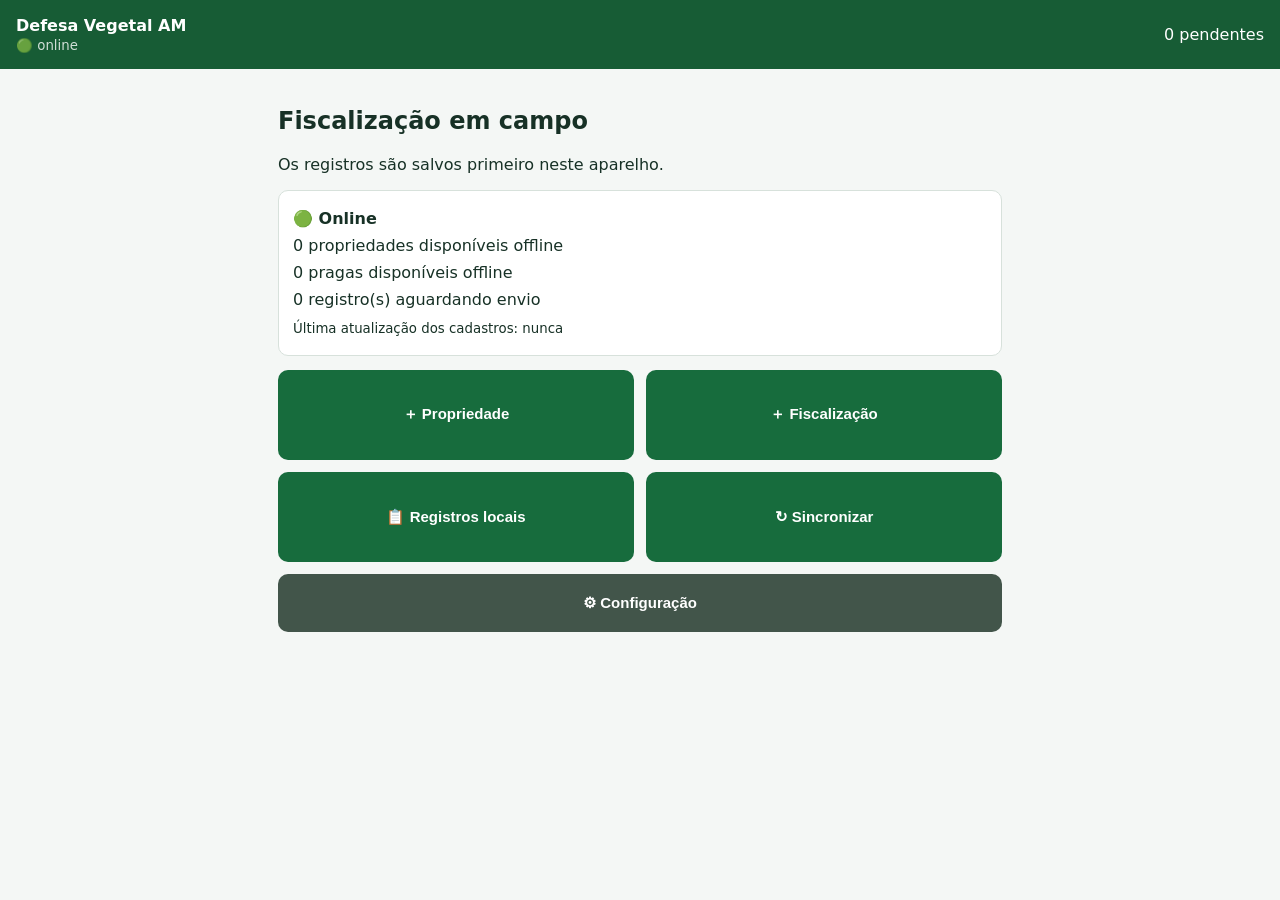
==== index.html @ 7c0f7552 "Defesa Vegetal AM - PWA v0.3" ====
<!doctype html><html lang='pt-BR'><head><meta charset='utf-8'><meta name='viewport' content='width=device-width,initial-scale=1,viewport-fit=cover'><meta name='theme-color' content='#175c35'><link rel='manifest' href='manifest.json'><link rel='stylesheet' href='style.css'><title>Defesa Vegetal AM</title></head><body>
<header><div><strong>Defesa Vegetal AM</strong><small id='net'>verificando conexão…</small></div><span id='pending'>0 pendentes</span></header>
<main>
<section id='home' class='page active'><h1>Fiscalização em campo</h1><p>Os registros são salvos primeiro neste aparelho.</p><div id='summary' class='statusbox'>Carregando banco local…</div><div class='grid'><button data-go='property'>＋ Propriedade</button><button data-go='inspection'>＋ Fiscalização</button><button data-go='records'>📋 Registros locais</button><button id='syncBtn'>↻ Sincronizar</button><button data-go='settings'>⚙ Configuração</button></div></section>
<section id='settings' class='page'><h2>Configuração deste dispositivo</h2><p class='hint'>A URL e o token ficam salvos somente neste navegador. Não envie o token por mensagem.</p><form id='settingsForm'><label>URL da API (termina em /exec)<input id='apiUrl' type='url' placeholder='https://script.google.com/macros/s/.../exec' required></label><label>API Token<input id='apiToken' type='password' autocomplete='off' required></label><button type='submit'>Salvar configuração</button></form><button id='testApiBtn' type='button'>Testar conexão</button><button class='back'>← Início</button></section>
<section id='property' class='page'><h2>Nova propriedade</h2><form id='propertyForm'><label>Nome da propriedade<input name='Nome_Propriedade' required></label><label>Produtor responsável<input name='Produtor_Responsável' required></label><label>CPF/CNPJ<input name='CPF_CNPJ' inputmode='numeric'></label><label>Município<input name='Município' required></label><label>Comunidade/Ramal<input name='Comunidade_Ramal'></label><label>Telefone<input name='Telefone' inputmode='tel'></label><label>Culturas cultivadas<input name='Culturas_Cultivadas'></label><label>Localização GPS<div class='row'><input id='gps' name='Localização_GPS' readonly><button type='button' id='gpsBtn'>Capturar</button></div></label><button type='submit'>Salvar offline</button></form><button class='back'>← Início</button></section>
<section id='inspection' class='page'><h2>Nova fiscalização</h2><form id='inspectionForm'><label>Propriedade<select name='ID_Propriedade' id='propertySelect' required></select></label><label>Técnico responsável<input name='Tecnico_Responsavel' required></label><label>Programa técnico<input name='Programa_Tecnico'></label><label>Cultura afetada<input name='Cultura_Afetada'></label><label>Praga alvo<select name='Praga_Alvo' id='pestSelect'><option value=''>Selecione…</option></select></label><label>Legislação<input id='legislation' readonly></label><label>Status fitossanitário<select name='Status_Fitossanitario'><option>Sem Ocorrência da Praga</option><option>Suspeito</option><option>Com Ocorrência da Praga</option></select></label><label>Nível de infestação<select name='Nível_Infestação'><option>Ausente</option><option>Leve</option><option>Moderado</option><option>Severo</option></select></label><label>Coleta de amostra<select name='Coleta_Amostra'><option>Não</option><option>Sim</option></select></label><label>Número do lacre<input name='Numero_Lacre'></label><label>Área plantada (ha)<input name='Area_Plantada_Hectare' type='number' step='0.01'></label><label>Quantidade de plantas<input name='Quantidade_Plantas' type='number'></label><label>Observações<textarea name='Observações'></textarea></label><label>Foto da evidência<input name='Foto_Evidenciada' type='file' accept='image/*' capture='environment'></label><button type='submit'>Salvar fiscalização offline</button></form><button class='back'>← Início</button></section>
<section id='records' class='page'><h2>Registros neste aparelho</h2><div id='recordList'></div><button class='back'>← Início</button></section>
</main><script src='config.js'></script><script src='db.js'></script><script src='app.js'></script></body></html>
---- style.css ----
:root{font-family:system-ui,sans-serif;background:#f4f7f5;color:#173126}*{box-sizing:border-box}body{margin:0}header{background:#175c35;color:white;padding:16px;display:flex;justify-content:space-between;align-items:center;position:sticky;top:0}header small{display:block;opacity:.8;margin-top:3px}main{max-width:760px;margin:auto;padding:18px}.page{display:none}.page.active{display:block}.grid{display:grid;grid-template-columns:1fr 1fr;gap:12px}button{border:0;border-radius:10px;padding:14px;background:#176c3d;color:white;font-weight:700;font-size:15px}.grid button{min-height:90px}form{display:grid;gap:12px;margin-bottom:16px}label{font-weight:650}input,select,textarea{display:block;width:100%;margin-top:5px;padding:12px;border:1px solid #b9c8bf;border-radius:8px;background:white;font-size:16px}textarea{min-height:90px}.row{display:flex;gap:8px}.row input{flex:1}.row button{margin-top:5px}.card{background:white;padding:12px;border-radius:10px;margin:10px 0;border-left:5px solid #d39b1d}.card.synced{border-left-color:#23834b}.back{background:#5d6962;width:100%}@media(max-width:520px){.grid{grid-template-columns:1fr}}
.statusbox{background:white;border:1px solid #d7e1db;border-radius:10px;padding:14px;margin:14px 0;line-height:1.7}.hint{background:#fff7dc;padding:12px;border-radius:8px}.grid button:last-child{grid-column:1/-1;min-height:58px;background:#42554a}
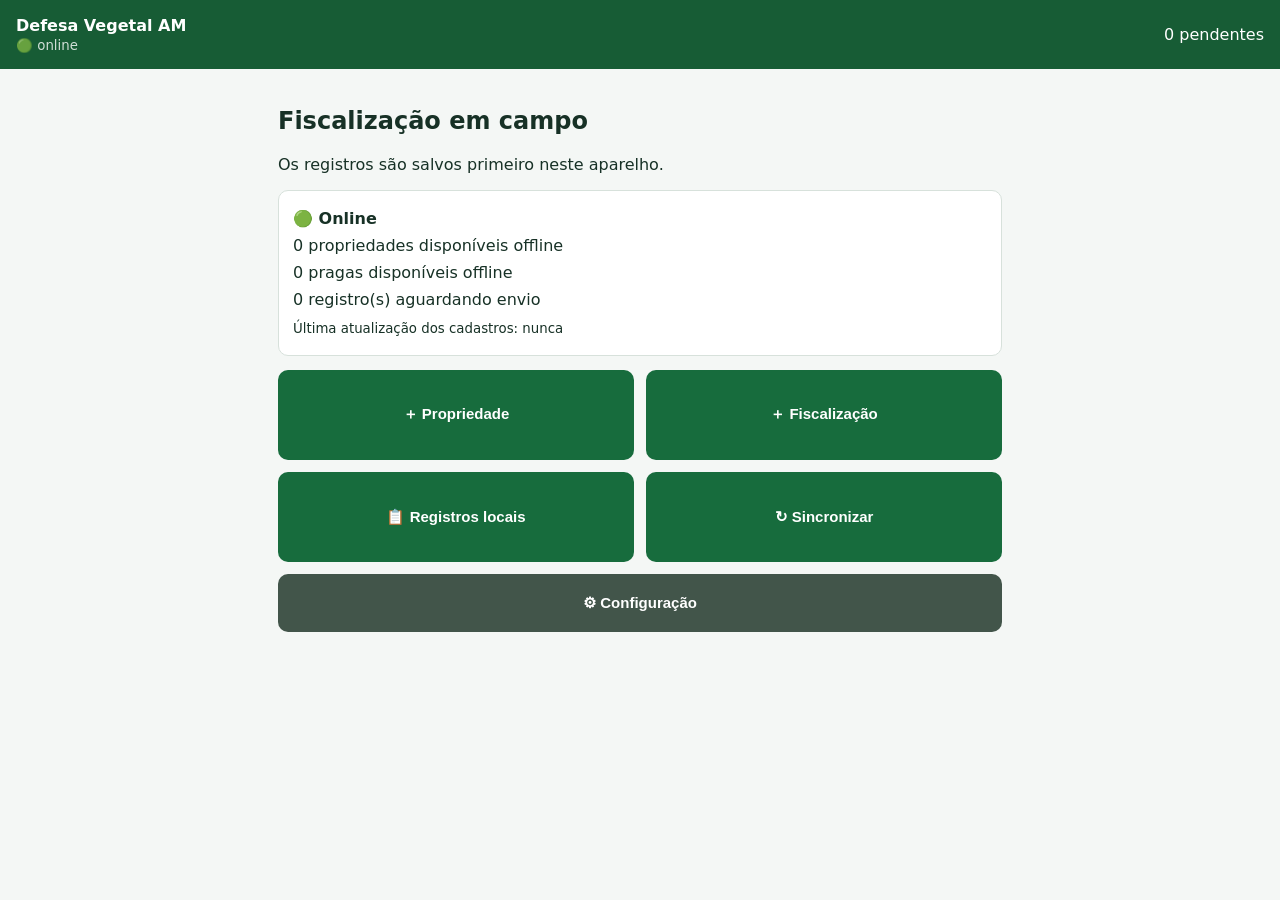
==== commit 34e38599: "Update index.html" ====
--- a/index.html
+++ b/index.html
@@ -4,6 +4,6 @@
 <section id='home' class='page active'><h1>Fiscalização em campo</h1><p>Os registros são salvos primeiro neste aparelho.</p><div id='summary' class='statusbox'>Carregando banco local…</div><div class='grid'><button data-go='property'>＋ Propriedade</button><button data-go='inspection'>＋ Fiscalização</button><button data-go='records'>📋 Registros locais</button><button id='syncBtn'>↻ Sincronizar</button><button data-go='settings'>⚙ Configuração</button></div></section>
 <section id='settings' class='page'><h2>Configuração deste dispositivo</h2><p class='hint'>A URL e o token ficam salvos somente neste navegador. Não envie o token por mensagem.</p><form id='settingsForm'><label>URL da API (termina em /exec)<input id='apiUrl' type='url' placeholder='https://script.google.com/macros/s/.../exec' required></label><label>API Token<input id='apiToken' type='password' autocomplete='off' required></label><button type='submit'>Salvar configuração</button></form><button id='testApiBtn' type='button'>Testar conexão</button><button class='back'>← Início</button></section>
 <section id='property' class='page'><h2>Nova propriedade</h2><form id='propertyForm'><label>Nome da propriedade<input name='Nome_Propriedade' required></label><label>Produtor responsável<input name='Produtor_Responsável' required></label><label>CPF/CNPJ<input name='CPF_CNPJ' inputmode='numeric'></label><label>Município<input name='Município' required></label><label>Comunidade/Ramal<input name='Comunidade_Ramal'></label><label>Telefone<input name='Telefone' inputmode='tel'></label><label>Culturas cultivadas<input name='Culturas_Cultivadas'></label><label>Localização GPS<div class='row'><input id='gps' name='Localização_GPS' readonly><button type='button' id='gpsBtn'>Capturar</button></div></label><button type='submit'>Salvar offline</button></form><button class='back'>← Início</button></section>
-<section id='inspection' class='page'><h2>Nova fiscalização</h2><form id='inspectionForm'><label>Propriedade<select name='ID_Propriedade' id='propertySelect' required></select></label><label>Técnico responsável<input name='Tecnico_Responsavel' required></label><label>Programa técnico<input name='Programa_Tecnico'></label><label>Cultura afetada<input name='Cultura_Afetada'></label><label>Praga alvo<select name='Praga_Alvo' id='pestSelect'><option value=''>Selecione…</option></select></label><label>Legislação<input id='legislation' readonly></label><label>Status fitossanitário<select name='Status_Fitossanitario'><option>Sem Ocorrência da Praga</option><option>Suspeito</option><option>Com Ocorrência da Praga</option></select></label><label>Nível de infestação<select name='Nível_Infestação'><option>Ausente</option><option>Leve</option><option>Moderado</option><option>Severo</option></select></label><label>Coleta de amostra<select name='Coleta_Amostra'><option>Não</option><option>Sim</option></select></label><label>Número do lacre<input name='Numero_Lacre'></label><label>Área plantada (ha)<input name='Area_Plantada_Hectare' type='number' step='0.01'></label><label>Quantidade de plantas<input name='Quantidade_Plantas' type='number'></label><label>Observações<textarea name='Observações'></textarea></label><label>Foto da evidência<input name='Foto_Evidenciada' type='file' accept='image/*' capture='environment'></label><button type='submit'>Salvar fiscalização offline</button></form><button class='back'>← Início</button></section>
+<section id='inspection' class='page'><h2>Nova fiscalização</h2><form id='inspectionForm'><label>Propriedade<select name='ID_Propriedade' id='propertySelect' required></select></label><label>Técnico responsável<input name='Tecnico_Responsavel' required></label><label>Programa técnico<input name='Programa_Tecnico'></label><label> Cultura afetada <div id='cultureOptions' class='check-list'><small>Selecione primeiro uma propriedade.</small></div></label><label>Praga alvo<select name='Praga_Alvo' id='pestSelect'><option value=''>Selecione…</option></select></label><label>Legislação<input id='legislation' readonly></label><label>Status fitossanitário<select name='Status_Fitossanitario'><option>Sem Ocorrência da Praga</option><option>Suspeito</option><option>Com Ocorrência da Praga</option></select></label><label>Nível de infestação<select name='Nível_Infestação'><option>Ausente</option><option>Leve</option><option>Moderado</option><option>Severo</option></select></label><label>Coleta de amostra<select name='Coleta_Amostra'><option>Não</option><option>Sim</option></select></label><label>Número do lacre<input name='Numero_Lacre'></label><label>Área plantada (ha)<input name='Area_Plantada_Hectare' type='number' step='0.01'></label><label>Quantidade de plantas<input name='Quantidade_Plantas' type='number'></label><label>Observações<textarea name='Observações'></textarea></label><label>Foto da evidência<input name='Foto_Evidenciada' type='file' accept='image/*' capture='environment'></label><button type='submit'>Salvar fiscalização offline</button></form><button class='back'>← Início</button></section>
 <section id='records' class='page'><h2>Registros neste aparelho</h2><div id='recordList'></div><button class='back'>← Início</button></section>
 </main><script src='config.js'></script><script src='db.js'></script><script src='app.js'></script></body></html>
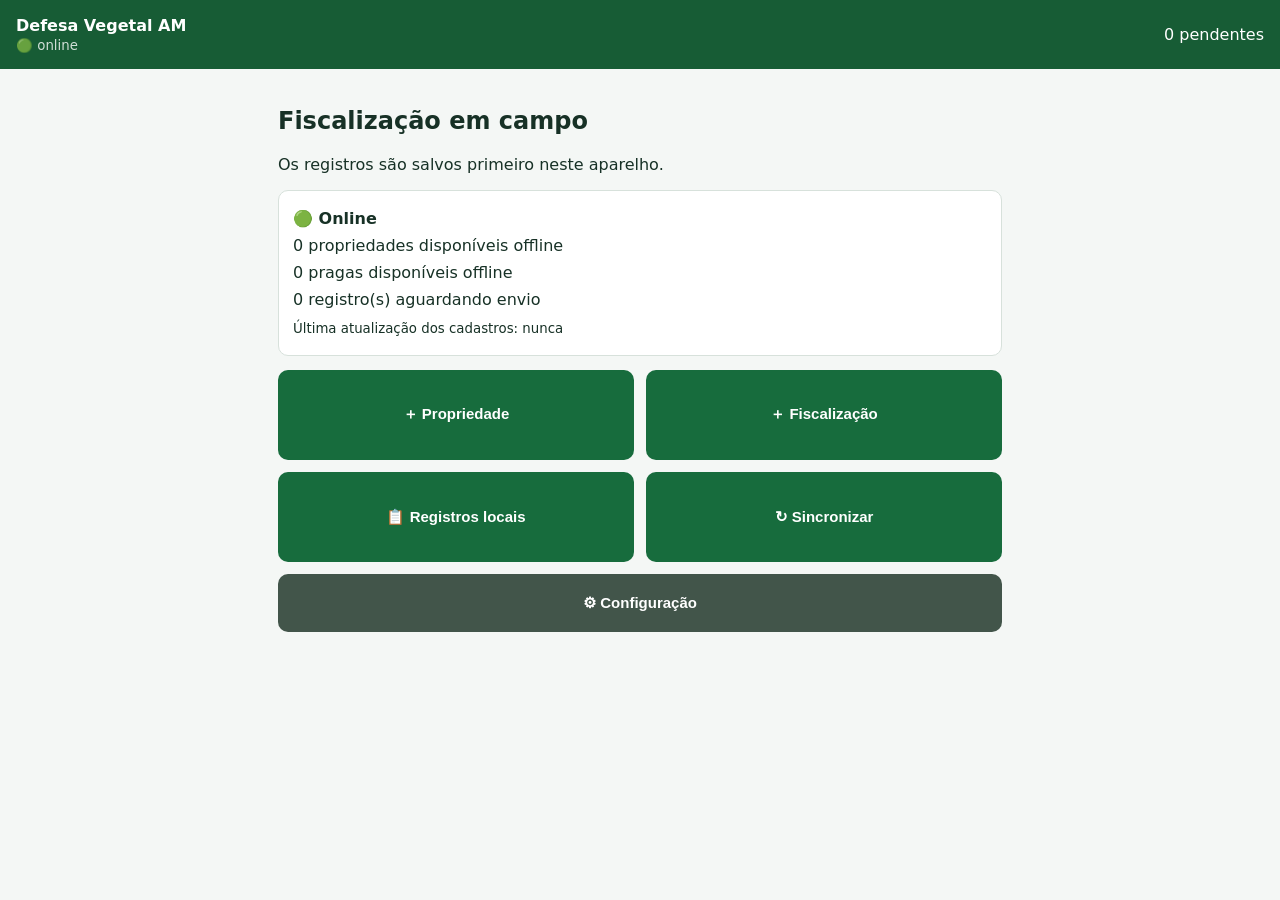
==== commit b1b28f37: "Update index.html" ====
--- a/index.html
+++ b/index.html
@@ -4,6 +4,6 @@
 <section id='home' class='page active'><h1>Fiscalização em campo</h1><p>Os registros são salvos primeiro neste aparelho.</p><div id='summary' class='statusbox'>Carregando banco local…</div><div class='grid'><button data-go='property'>＋ Propriedade</button><button data-go='inspection'>＋ Fiscalização</button><button data-go='records'>📋 Registros locais</button><button id='syncBtn'>↻ Sincronizar</button><button data-go='settings'>⚙ Configuração</button></div></section>
 <section id='settings' class='page'><h2>Configuração deste dispositivo</h2><p class='hint'>A URL e o token ficam salvos somente neste navegador. Não envie o token por mensagem.</p><form id='settingsForm'><label>URL da API (termina em /exec)<input id='apiUrl' type='url' placeholder='https://script.google.com/macros/s/.../exec' required></label><label>API Token<input id='apiToken' type='password' autocomplete='off' required></label><button type='submit'>Salvar configuração</button></form><button id='testApiBtn' type='button'>Testar conexão</button><button class='back'>← Início</button></section>
 <section id='property' class='page'><h2>Nova propriedade</h2><form id='propertyForm'><label>Nome da propriedade<input name='Nome_Propriedade' required></label><label>Produtor responsável<input name='Produtor_Responsável' required></label><label>CPF/CNPJ<input name='CPF_CNPJ' inputmode='numeric'></label><label>Município<input name='Município' required></label><label>Comunidade/Ramal<input name='Comunidade_Ramal'></label><label>Telefone<input name='Telefone' inputmode='tel'></label><label>Culturas cultivadas<input name='Culturas_Cultivadas'></label><label>Localização GPS<div class='row'><input id='gps' name='Localização_GPS' readonly><button type='button' id='gpsBtn'>Capturar</button></div></label><button type='submit'>Salvar offline</button></form><button class='back'>← Início</button></section>
-<section id='inspection' class='page'><h2>Nova fiscalização</h2><form id='inspectionForm'><label>Propriedade<select name='ID_Propriedade' id='propertySelect' required></select></label><label>Técnico responsável<input name='Tecnico_Responsavel' required></label><label>Programa técnico<input name='Programa_Tecnico'></label><label> Cultura afetada <div id='cultureOptions' class='check-list'><small>Selecione primeiro uma propriedade.</small></div></label><label>Praga alvo<select name='Praga_Alvo' id='pestSelect'><option value=''>Selecione…</option></select></label><label>Legislação<input id='legislation' readonly></label><label>Status fitossanitário<select name='Status_Fitossanitario'><option>Sem Ocorrência da Praga</option><option>Suspeito</option><option>Com Ocorrência da Praga</option></select></label><label>Nível de infestação<select name='Nível_Infestação'><option>Ausente</option><option>Leve</option><option>Moderado</option><option>Severo</option></select></label><label>Coleta de amostra<select name='Coleta_Amostra'><option>Não</option><option>Sim</option></select></label><label>Número do lacre<input name='Numero_Lacre'></label><label>Área plantada (ha)<input name='Area_Plantada_Hectare' type='number' step='0.01'></label><label>Quantidade de plantas<input name='Quantidade_Plantas' type='number'></label><label>Observações<textarea name='Observações'></textarea></label><label>Foto da evidência<input name='Foto_Evidenciada' type='file' accept='image/*' capture='environment'></label><button type='submit'>Salvar fiscalização offline</button></form><button class='back'>← Início</button></section>
+<section id='inspection' class='page'><h2>Nova fiscalização</h2><form id='inspectionForm'><label>Propriedade<select name='ID_Propriedade' id='propertySelect' required></select></label><label>Técnico responsável<input name='Tecnico_Responsavel' required></label><label>Programa técnico<input name='Programa_Tecnico' id='programaTecnico' readonly></label><label> Cultura afetada <div id='cultureOptions' class='check-list'><small>Selecione primeiro uma propriedade.</small></div></label><label>Praga alvo<select name='Praga_Alvo' id='pestSelect'><option value=''>Selecione…</option></select></label><label>Legislação<input id='legislation' readonly></label><label>Status fitossanitário<select name='Status_Fitossanitario'><option>Sem Ocorrência da Praga</option><option>Suspeito</option><option>Com Ocorrência da Praga</option></select></label><label>Nível de infestação<select name='Nível_Infestação'><option>Ausente</option><option>Leve</option><option>Moderado</option><option>Severo</option></select></label><label>Coleta de amostra<select name='Coleta_Amostra'><option>Não</option><option>Sim</option></select></label><label>Número do lacre<input name='Numero_Lacre'></label><label>Área plantada (ha)<input name='Area_Plantada_Hectare' type='number' step='0.01'></label><label>Quantidade de plantas<input name='Quantidade_Plantas' type='number'></label><label>Observações<textarea name='Observações'></textarea></label><label>Foto da evidência<input name='Foto_Evidenciada' type='file' accept='image/*' capture='environment'></label><button type='submit'>Salvar fiscalização offline</button></form><button class='back'>← Início</button></section>
 <section id='records' class='page'><h2>Registros neste aparelho</h2><div id='recordList'></div><button class='back'>← Início</button></section>
 </main><script src='config.js'></script><script src='db.js'></script><script src='app.js'></script></body></html>
--- a/style.css
+++ b/style.css
@@ -1,2 +1,27 @@
 :root{font-family:system-ui,sans-serif;background:#f4f7f5;color:#173126}*{box-sizing:border-box}body{margin:0}header{background:#175c35;color:white;padding:16px;display:flex;justify-content:space-between;align-items:center;position:sticky;top:0}header small{display:block;opacity:.8;margin-top:3px}main{max-width:760px;margin:auto;padding:18px}.page{display:none}.page.active{display:block}.grid{display:grid;grid-template-columns:1fr 1fr;gap:12px}button{border:0;border-radius:10px;padding:14px;background:#176c3d;color:white;font-weight:700;font-size:15px}.grid button{min-height:90px}form{display:grid;gap:12px;margin-bottom:16px}label{font-weight:650}input,select,textarea{display:block;width:100%;margin-top:5px;padding:12px;border:1px solid #b9c8bf;border-radius:8px;background:white;font-size:16px}textarea{min-height:90px}.row{display:flex;gap:8px}.row input{flex:1}.row button{margin-top:5px}.card{background:white;padding:12px;border-radius:10px;margin:10px 0;border-left:5px solid #d39b1d}.card.synced{border-left-color:#23834b}.back{background:#5d6962;width:100%}@media(max-width:520px){.grid{grid-template-columns:1fr}}
 .statusbox{background:white;border:1px solid #d7e1db;border-radius:10px;padding:14px;margin:14px 0;line-height:1.7}.hint{background:#fff7dc;padding:12px;border-radius:8px}.grid button:last-child{grid-column:1/-1;min-height:58px;background:#42554a}
+/* Lista de culturas da propriedade */
+.check-list {
+  margin-top: 8px;
+  display: flex;
+  flex-direction: column;
+  gap: 8px;
+}
+
+.check-list .check-option {
+  display: flex;
+  align-items: center;
+  justify-content: flex-start;
+  gap: 8px;
+  margin: 0;
+  font-weight: 500;
+  cursor: pointer;
+}
+
+.check-list .check-option input[type="checkbox"] {
+  width: 18px;
+  height: 18px;
+  margin: 0;
+  padding: 0;
+  flex: 0 0 18px;
+}
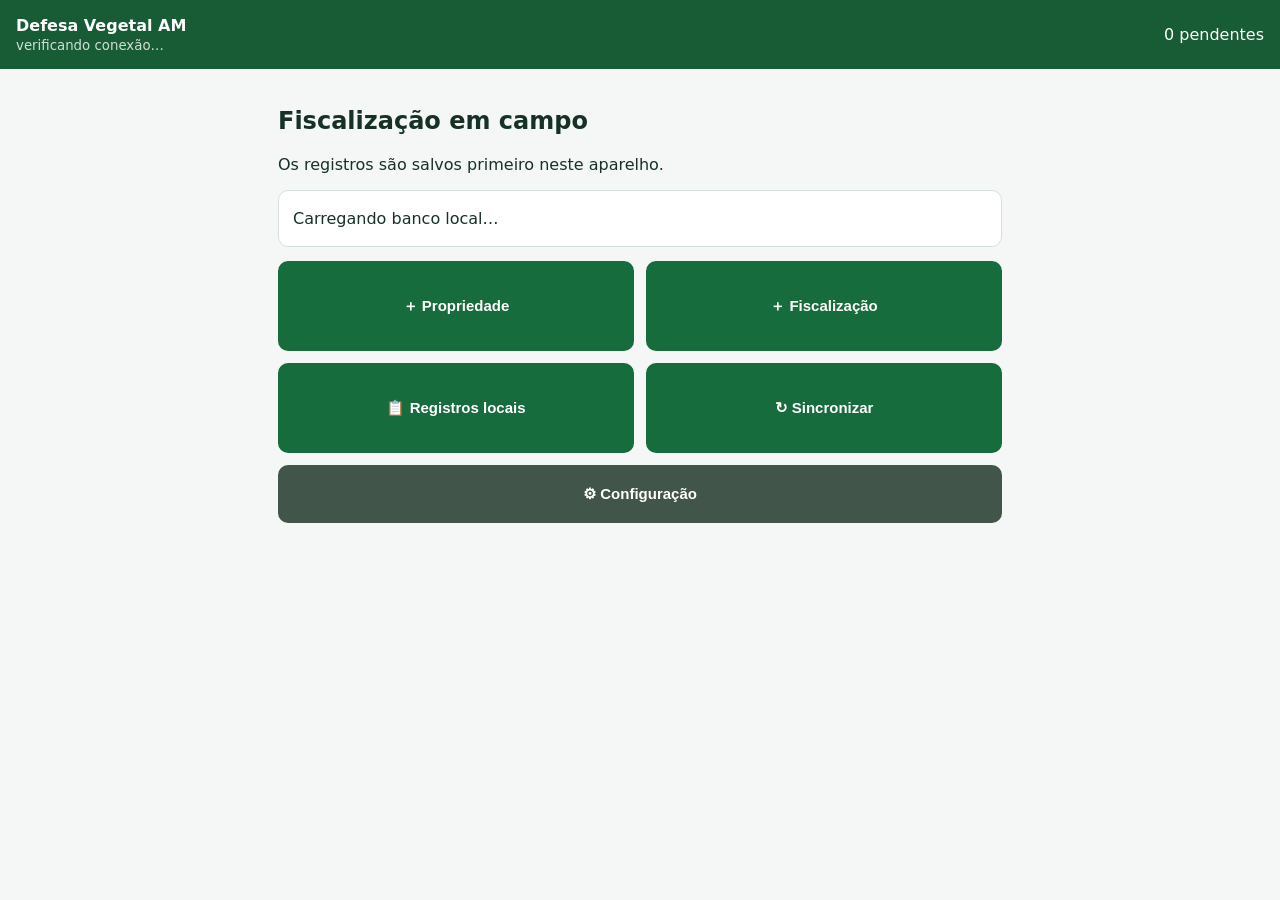
==== commit 6995e09c: "Update index.html" ====
--- a/index.html
+++ b/index.html
@@ -4,6 +4,7 @@
 <section id='home' class='page active'><h1>Fiscalização em campo</h1><p>Os registros são salvos primeiro neste aparelho.</p><div id='summary' class='statusbox'>Carregando banco local…</div><div class='grid'><button data-go='property'>＋ Propriedade</button><button data-go='inspection'>＋ Fiscalização</button><button data-go='records'>📋 Registros locais</button><button id='syncBtn'>↻ Sincronizar</button><button data-go='settings'>⚙ Configuração</button></div></section>
 <section id='settings' class='page'><h2>Configuração deste dispositivo</h2><p class='hint'>A URL e o token ficam salvos somente neste navegador. Não envie o token por mensagem.</p><form id='settingsForm'><label>URL da API (termina em /exec)<input id='apiUrl' type='url' placeholder='https://script.google.com/macros/s/.../exec' required></label><label>API Token<input id='apiToken' type='password' autocomplete='off' required></label><button type='submit'>Salvar configuração</button></form><button id='testApiBtn' type='button'>Testar conexão</button><button class='back'>← Início</button></section>
 <section id='property' class='page'><h2>Nova propriedade</h2><form id='propertyForm'><label>Nome da propriedade<input name='Nome_Propriedade' required></label><label>Produtor responsável<input name='Produtor_Responsável' required></label><label>CPF/CNPJ<input name='CPF_CNPJ' inputmode='numeric'></label><label>Município<input name='Município' required></label><label>Comunidade/Ramal<input name='Comunidade_Ramal'></label><label>Telefone<input name='Telefone' inputmode='tel'></label><label>Culturas cultivadas<input name='Culturas_Cultivadas'></label><label>Localização GPS<div class='row'><input id='gps' name='Localização_GPS' readonly><button type='button' id='gpsBtn'>Capturar</button></div></label><button type='submit'>Salvar offline</button></form><button class='back'>← Início</button></section>
-<section id='inspection' class='page'><h2>Nova fiscalização</h2><form id='inspectionForm'><label>Propriedade<select name='ID_Propriedade' id='propertySelect' required></select></label><label>Técnico responsável<input name='Tecnico_Responsavel' required></label><label>Programa técnico<input name='Programa_Tecnico' id='programaTecnico' readonly></label><label> Cultura afetada <div id='cultureOptions' class='check-list'><small>Selecione primeiro uma propriedade.</small></div></label><label>Praga alvo<select name='Praga_Alvo' id='pestSelect'><option value=''>Selecione…</option></select></label><label>Legislação<input id='legislation' readonly></label><label>Status fitossanitário<select name='Status_Fitossanitario'><option>Sem Ocorrência da Praga</option><option>Suspeito</option><option>Com Ocorrência da Praga</option></select></label><label>Nível de infestação<select name='Nível_Infestação'><option>Ausente</option><option>Leve</option><option>Moderado</option><option>Severo</option></select></label><label>Coleta de amostra<select name='Coleta_Amostra'><option>Não</option><option>Sim</option></select></label><label>Número do lacre<input name='Numero_Lacre'></label><label>Área plantada (ha)<input name='Area_Plantada_Hectare' type='number' step='0.01'></label><label>Quantidade de plantas<input name='Quantidade_Plantas' type='number'></label><label>Observações<textarea name='Observações'></textarea></label><label>Foto da evidência<input name='Foto_Evidenciada' type='file' accept='image/*' capture='environment'></label><button type='submit'>Salvar fiscalização offline</button></form><button class='back'>← Início</button></section>
+<section id='inspection' class='page'><h2>Nova fiscalização</h2><form id='inspectionForm'><label>Propriedade<select name='ID_Propriedade' id='propertySelect' required></select></label><label>Técnico responsável<input name='Tecnico_Responsavel' required></label><label>Programa técnico<input name='Programa_Tecnico' id='programaTecnico' readonly></label><label> Cultura afetada <div id='cultureOptions' class='check-list'><small>Selecione primeiro uma propriedade.</small></div></label><label>  Praga alvo  <div id='pestOptions' class='check-list'><small>Selecione primeiro a cultura afetada.</small></div></label>
+  <label>Legislação<input id='legislation' readonly></label><label>Status fitossanitário<select name='Status_Fitossanitario'><option>Sem Ocorrência da Praga</option><option>Suspeito</option><option>Com Ocorrência da Praga</option></select></label><label>Nível de infestação<select name='Nível_Infestação'><option>Ausente</option><option>Leve</option><option>Moderado</option><option>Severo</option></select></label><label>Coleta de amostra<select name='Coleta_Amostra'><option>Não</option><option>Sim</option></select></label><label>Número do lacre<input name='Numero_Lacre'></label><label>Área plantada (ha)<input name='Area_Plantada_Hectare' type='number' step='0.01'></label><label>Quantidade de plantas<input name='Quantidade_Plantas' type='number'></label><label>Observações<textarea name='Observações'></textarea></label><label>Foto da evidência<input name='Foto_Evidenciada' type='file' accept='image/*' capture='environment'></label><button type='submit'>Salvar fiscalização offline</button></form><button class='back'>← Início</button></section>
 <section id='records' class='page'><h2>Registros neste aparelho</h2><div id='recordList'></div><button class='back'>← Início</button></section>
 </main><script src='config.js'></script><script src='db.js'></script><script src='app.js'></script></body></html>
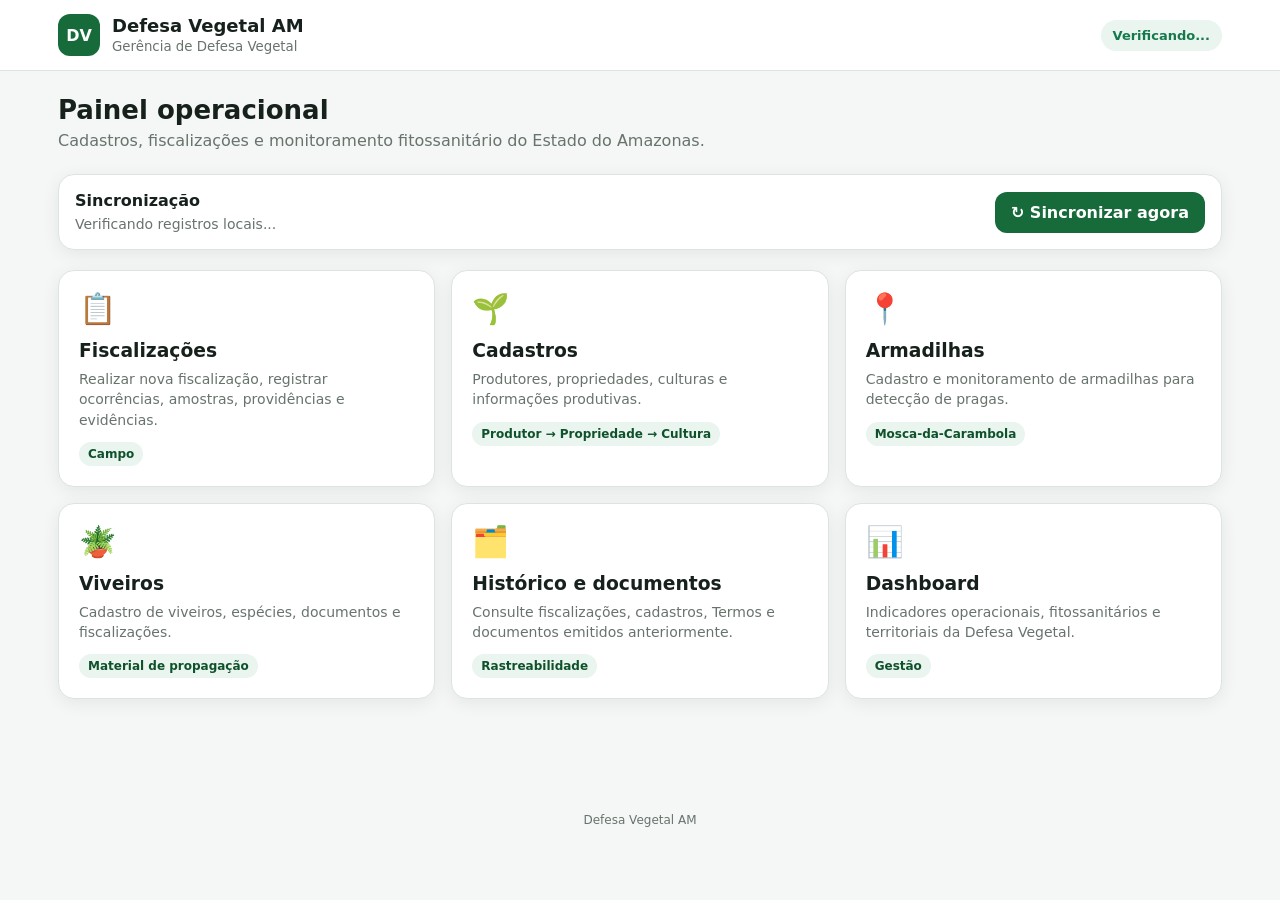
==== commit 459920ad: "Add files via upload" ====
--- a/index.html
+++ b/index.html
@@ -1,10 +1,250 @@
-<!doctype html><html lang='pt-BR'><head><meta charset='utf-8'><meta name='viewport' content='width=device-width,initial-scale=1,viewport-fit=cover'><meta name='theme-color' content='#175c35'><link rel='manifest' href='manifest.json'><link rel='stylesheet' href='style.css'><title>Defesa Vegetal AM</title></head><body>
-<header><div><strong>Defesa Vegetal AM</strong><small id='net'>verificando conexão…</small></div><span id='pending'>0 pendentes</span></header>
-<main>
-<section id='home' class='page active'><h1>Fiscalização em campo</h1><p>Os registros são salvos primeiro neste aparelho.</p><div id='summary' class='statusbox'>Carregando banco local…</div><div class='grid'><button data-go='property'>＋ Propriedade</button><button data-go='inspection'>＋ Fiscalização</button><button data-go='records'>📋 Registros locais</button><button id='syncBtn'>↻ Sincronizar</button><button data-go='settings'>⚙ Configuração</button></div></section>
-<section id='settings' class='page'><h2>Configuração deste dispositivo</h2><p class='hint'>A URL e o token ficam salvos somente neste navegador. Não envie o token por mensagem.</p><form id='settingsForm'><label>URL da API (termina em /exec)<input id='apiUrl' type='url' placeholder='https://script.google.com/macros/s/.../exec' required></label><label>API Token<input id='apiToken' type='password' autocomplete='off' required></label><button type='submit'>Salvar configuração</button></form><button id='testApiBtn' type='button'>Testar conexão</button><button class='back'>← Início</button></section>
-<section id='property' class='page'><h2>Nova propriedade</h2><form id='propertyForm'><label>Nome da propriedade<input name='Nome_Propriedade' required></label><label>Produtor responsável<input name='Produtor_Responsável' required></label><label>CPF/CNPJ<input name='CPF_CNPJ' inputmode='numeric'></label><label>Município<input name='Município' required></label><label>Comunidade/Ramal<input name='Comunidade_Ramal'></label><label>Telefone<input name='Telefone' inputmode='tel'></label><label>Culturas cultivadas<input name='Culturas_Cultivadas'></label><label>Localização GPS<div class='row'><input id='gps' name='Localização_GPS' readonly><button type='button' id='gpsBtn'>Capturar</button></div></label><button type='submit'>Salvar offline</button></form><button class='back'>← Início</button></section>
-<section id='inspection' class='page'><h2>Nova fiscalização</h2><form id='inspectionForm'><label>Propriedade<select name='ID_Propriedade' id='propertySelect' required></select></label><label>Técnico responsável<input name='Tecnico_Responsavel' required></label><label>Programa técnico<input name='Programa_Tecnico' id='programaTecnico' readonly></label><label> Cultura afetada <div id='cultureOptions' class='check-list'><small>Selecione primeiro uma propriedade.</small></div></label><label>  Praga alvo  <div id='pestOptions' class='check-list'><small>Selecione primeiro a cultura afetada.</small></div></label>
-  <label>Legislação<input id='legislation' readonly></label><label>Status fitossanitário<select name='Status_Fitossanitario'><option>Sem Ocorrência da Praga</option><option>Suspeito</option><option>Com Ocorrência da Praga</option></select></label><label>Nível de infestação<select name='Nível_Infestação'><option>Ausente</option><option>Leve</option><option>Moderado</option><option>Severo</option></select></label><label>Coleta de amostra<select name='Coleta_Amostra'><option>Não</option><option>Sim</option></select></label><label>Número do lacre<input name='Numero_Lacre'></label><label>Área plantada (ha)<input name='Area_Plantada_Hectare' type='number' step='0.01'></label><label>Quantidade de plantas<input name='Quantidade_Plantas' type='number'></label><label>Observações<textarea name='Observações'></textarea></label><label>Foto da evidência<input name='Foto_Evidenciada' type='file' accept='image/*' capture='environment'></label><button type='submit'>Salvar fiscalização offline</button></form><button class='back'>← Início</button></section>
-<section id='records' class='page'><h2>Registros neste aparelho</h2><div id='recordList'></div><button class='back'>← Início</button></section>
-</main><script src='config.js'></script><script src='db.js'></script><script src='app.js'></script></body></html>
+<!DOCTYPE html>
+<html lang="pt-BR">
+<head>
+  <meta charset="UTF-8">
+
+  <meta
+    name="viewport"
+    content="width=device-width, initial-scale=1.0, viewport-fit=cover"
+  >
+
+  <meta
+    name="theme-color"
+    content="#176b3a"
+  >
+
+  <meta
+    name="description"
+    content="Sistema de Defesa Vegetal do Estado do Amazonas"
+  >
+
+  <title>Defesa Vegetal AM</title>
+
+  <link
+    rel="manifest"
+    href="./manifest.json"
+  >
+
+  <link
+    rel="stylesheet"
+    href="./style.css?v=8"
+  >
+</head>
+
+<body>
+
+  <header class="app-header">
+    <div class="header-content">
+
+      <div class="brand">
+        <div class="brand-mark">
+          DV
+        </div>
+
+        <div>
+          <h1>Defesa Vegetal AM</h1>
+          <small>
+            Gerência de Defesa Vegetal
+          </small>
+        </div>
+      </div>
+
+      <div
+        id="connectionStatus"
+        class="connection-status"
+      >
+        Verificando...
+      </div>
+
+    </div>
+  </header>
+
+
+  <main>
+
+    <section class="hero">
+
+      <h2>Painel operacional</h2>
+
+      <p>
+        Cadastros, fiscalizações e monitoramento
+        fitossanitário do Estado do Amazonas.
+      </p>
+
+    </section>
+
+
+    <section class="sync-panel">
+
+      <div class="sync-info">
+
+        <strong>
+          Sincronização
+        </strong>
+
+        <span id="syncText">
+          Verificando registros locais...
+        </span>
+
+      </div>
+
+      <button
+        id="syncButton"
+        class="btn btn-primary"
+        type="button"
+      >
+        ↻ Sincronizar agora
+      </button>
+
+    </section>
+
+
+    <section class="menu-grid">
+
+      <article
+        class="menu-card"
+        data-module="fiscalizacoes"
+      >
+        <div class="icon">📋</div>
+
+        <h3>Fiscalizações</h3>
+
+        <p>
+          Realizar nova fiscalização,
+          registrar ocorrências, amostras,
+          providências e evidências.
+        </p>
+
+        <span class="badge">
+          Campo
+        </span>
+      </article>
+
+
+      <article
+        class="menu-card"
+        data-module="cadastros"
+      >
+        <div class="icon">🌱</div>
+
+        <h3>Cadastros</h3>
+
+        <p>
+          Produtores, propriedades,
+          culturas e informações
+          produtivas.
+        </p>
+
+        <span class="badge">
+          Produtor → Propriedade → Cultura
+        </span>
+      </article>
+
+
+      <article
+        class="menu-card"
+        data-module="armadilhas"
+      >
+        <div class="icon">📍</div>
+
+        <h3>Armadilhas</h3>
+
+        <p>
+          Cadastro e monitoramento de
+          armadilhas para detecção de
+          pragas.
+        </p>
+
+        <span class="badge">
+          Mosca-da-Carambola
+        </span>
+      </article>
+
+
+      <article
+        class="menu-card"
+        data-module="viveiros"
+      >
+        <div class="icon">🪴</div>
+
+        <h3>Viveiros</h3>
+
+        <p>
+          Cadastro de viveiros,
+          espécies, documentos e
+          fiscalizações.
+        </p>
+
+        <span class="badge">
+          Material de propagação
+        </span>
+      </article>
+
+
+      <article
+        class="menu-card"
+        data-module="historico"
+      >
+        <div class="icon">🗂️</div>
+
+        <h3>Histórico e documentos</h3>
+
+        <p>
+          Consulte fiscalizações,
+          cadastros, Termos e documentos
+          emitidos anteriormente.
+        </p>
+
+        <span class="badge">
+          Rastreabilidade
+        </span>
+      </article>
+
+
+      <article
+        class="menu-card"
+        data-module="dashboard"
+      >
+        <div class="icon">📊</div>
+
+        <h3>Dashboard</h3>
+
+        <p>
+          Indicadores operacionais,
+          fitossanitários e territoriais
+          da Defesa Vegetal.
+        </p>
+
+        <span class="badge">
+          Gestão
+        </span>
+      </article>
+
+    </section>
+
+  </main>
+
+
+  <footer class="app-footer">
+
+    Defesa Vegetal AM
+    <span id="appVersion"></span>
+
+  </footer>
+
+
+  <script src="./config.js"></script>
+<script src="./db.js"></script>
+<script src="./api.js"></script>
+<script src="./signature-pad.js"></script>
+<script src="./auth.js"></script>
+<script src="./modules/cadastros.js"></script>
+<script src="./modules/dashboard.js"></script>
+<script src="./termo-assets.js"></script>
+<script src="./modules/termo-fiscalizacao.js"></script>
+<script src="./modules/fiscalizacoes.js"></script>
+<script src="./modules/historico.js"></script>
+<script src="./app.js"></script>
+
+</body>
+</html>
--- a/style.css
+++ b/style.css
@@ -1,27 +1,3010 @@
-:root{font-family:system-ui,sans-serif;background:#f4f7f5;color:#173126}*{box-sizing:border-box}body{margin:0}header{background:#175c35;color:white;padding:16px;display:flex;justify-content:space-between;align-items:center;position:sticky;top:0}header small{display:block;opacity:.8;margin-top:3px}main{max-width:760px;margin:auto;padding:18px}.page{display:none}.page.active{display:block}.grid{display:grid;grid-template-columns:1fr 1fr;gap:12px}button{border:0;border-radius:10px;padding:14px;background:#176c3d;color:white;font-weight:700;font-size:15px}.grid button{min-height:90px}form{display:grid;gap:12px;margin-bottom:16px}label{font-weight:650}input,select,textarea{display:block;width:100%;margin-top:5px;padding:12px;border:1px solid #b9c8bf;border-radius:8px;background:white;font-size:16px}textarea{min-height:90px}.row{display:flex;gap:8px}.row input{flex:1}.row button{margin-top:5px}.card{background:white;padding:12px;border-radius:10px;margin:10px 0;border-left:5px solid #d39b1d}.card.synced{border-left-color:#23834b}.back{background:#5d6962;width:100%}@media(max-width:520px){.grid{grid-template-columns:1fr}}
-.statusbox{background:white;border:1px solid #d7e1db;border-radius:10px;padding:14px;margin:14px 0;line-height:1.7}.hint{background:#fff7dc;padding:12px;border-radius:8px}.grid button:last-child{grid-column:1/-1;min-height:58px;background:#42554a}
-/* Lista de culturas da propriedade */
-.check-list {
+:root {
+  --primary: #176b3a;
+  --primary-dark: #0f512b;
+  --primary-light: #e9f5ee;
+  --background: #f4f7f5;
+  --surface: #ffffff;
+  --text: #17211b;
+  --muted: #68736c;
+  --border: #dce4df;
+  --warning: #9a6700;
+  --danger: #b42318;
+  --success: #16794b;
+  --radius: 16px;
+  --shadow: 0 4px 18px rgba(0, 0, 0, 0.07);
+}
+
+
+/* =========================================================
+   CONFIGURAÇÕES GERAIS
+========================================================= */
+
+* {
+  box-sizing: border-box;
+}
+
+/* O atributo hidden sempre esconde, mesmo em elementos com display próprio */
+[hidden] {
+  display: none !important;
+}
+
+html {
+  -webkit-text-size-adjust: 100%;
+}
+
+body {
+  margin: 0;
+  background: var(--background);
+  color: var(--text);
+  font-family: Arial, Helvetica, sans-serif;
+}
+
+button,
+input,
+select,
+textarea {
+  font: inherit;
+}
+
+button {
+  cursor: pointer;
+}
+
+
+/* =========================================================
+   CABEÇALHO
+========================================================= */
+
+.app-header {
+  position: sticky;
+  top: 0;
+  z-index: 100;
+  background: var(--surface);
+  border-bottom: 1px solid var(--border);
+}
+
+.header-content {
+  max-width: 1200px;
+  margin: auto;
+  padding: 14px 18px;
+
+  display: flex;
+  align-items: center;
+  justify-content: space-between;
+  gap: 16px;
+}
+
+.brand {
+  display: flex;
+  align-items: center;
+  gap: 12px;
+}
+
+.brand-mark {
+  width: 42px;
+  height: 42px;
+
+  border-radius: 12px;
+
+  display: grid;
+  place-items: center;
+
+  background: var(--primary);
+  color: white;
+
+  font-weight: 700;
+}
+
+.brand h1 {
+  margin: 0;
+  font-size: 18px;
+}
+
+.brand small {
+  color: var(--muted);
+}
+
+
+/* =========================================================
+   STATUS DA CONEXÃO
+========================================================= */
+
+.connection-status {
+  padding: 8px 12px;
+
+  border-radius: 999px;
+
+  font-size: 13px;
+  font-weight: 700;
+
+  background: var(--primary-light);
+  color: var(--success);
+}
+
+.connection-status.offline {
+  background: #fff3cd;
+  color: var(--warning);
+}
+
+
+/* =========================================================
+   CONTEÚDO PRINCIPAL
+========================================================= */
+
+main {
+  max-width: 1200px;
+  margin: auto;
+  padding: 24px 18px 90px;
+}
+
+
+/* =========================================================
+   HERO
+========================================================= */
+
+.hero {
+  margin-bottom: 24px;
+}
+
+.hero h2 {
+  margin: 0 0 6px;
+  font-size: 26px;
+}
+
+.hero p {
+  margin: 0;
+  color: var(--muted);
+}
+
+
+/* =========================================================
+   SINCRONIZAÇÃO
+========================================================= */
+
+.sync-panel {
+  margin: 20px 0;
+  padding: 16px;
+
+  background: var(--surface);
+
+  border: 1px solid var(--border);
+  border-radius: var(--radius);
+
+  box-shadow: var(--shadow);
+
+  display: flex;
+  align-items: center;
+  justify-content: space-between;
+  gap: 16px;
+}
+
+.sync-info strong {
+  display: block;
+  margin-bottom: 4px;
+}
+
+.sync-info span {
+  color: var(--muted);
+  font-size: 14px;
+}
+
+
+/* =========================================================
+   BOTÕES
+========================================================= */
+
+.btn {
+  border: 0;
+  border-radius: 12px;
+
+  padding: 11px 16px;
+
+  font-weight: 700;
+}
+
+.btn-primary {
+  background: var(--primary);
+  color: white;
+}
+
+.btn-primary:hover {
+  background: var(--primary-dark);
+}
+
+.btn-secondary {
+  background: #ffffff;
+  color: var(--text);
+
+  border: 1px solid var(--border);
+}
+
+
+/* =========================================================
+   MENU PRINCIPAL
+========================================================= */
+
+.menu-grid {
+  display: grid;
+
+  grid-template-columns:
+    repeat(3, 1fr);
+
+  gap: 16px;
+}
+
+.menu-card {
+  min-height: 150px;
+
+  padding: 20px;
+
+  background: var(--surface);
+
+  border: 1px solid var(--border);
+  border-radius: var(--radius);
+
+  box-shadow: var(--shadow);
+
+  transition: transform 0.15s ease;
+}
+
+.menu-card:hover {
+  transform: translateY(-2px);
+}
+
+.menu-card .icon {
+  font-size: 30px;
+  margin-bottom: 14px;
+}
+
+.menu-card h3 {
+  margin: 0 0 8px;
+}
+
+.menu-card p {
+  margin: 0;
+
+  color: var(--muted);
+
+  line-height: 1.45;
+  font-size: 14px;
+}
+
+.badge {
+  display: inline-block;
+
+  margin-top: 12px;
+
+  padding: 5px 9px;
+
+  border-radius: 999px;
+
+  background: var(--primary-light);
+  color: var(--primary-dark);
+
+  font-size: 12px;
+  font-weight: 700;
+}
+
+
+/* =========================================================
+   RODAPÉ
+========================================================= */
+
+.app-footer {
+  padding: 24px;
+
+  text-align: center;
+
+  color: var(--muted);
+
+  font-size: 12px;
+}
+
+
+/* =========================================================
+   RESPONSIVIDADE DA TELA INICIAL
+========================================================= */
+
+@media (max-width: 850px) {
+
+  .menu-grid {
+    grid-template-columns:
+      repeat(2, 1fr);
+  }
+
+}
+
+
+@media (max-width: 560px) {
+
+  .header-content {
+    align-items: flex-start;
+  }
+
+  .menu-grid {
+    grid-template-columns: 1fr;
+  }
+
+  .sync-panel {
+    align-items: stretch;
+    flex-direction: column;
+  }
+
+  .btn {
+    width: 100%;
+  }
+
+  .hero h2 {
+    font-size: 22px;
+  }
+
+}
+
+
+/* =========================================================
+   MÓDULO DE CADASTROS
+========================================================= */
+
+.module-actions {
+  display: grid;
+
+  grid-template-columns:
+    repeat(2, 1fr);
+
+  gap: 14px;
+
+  margin-bottom: 20px;
+}
+
+
+.action-card {
+  border: 1px solid var(--border);
+
+  background: var(--surface);
+
+  border-radius: var(--radius);
+
+  padding: 18px;
+
+  display: flex;
+  align-items: center;
+
+  gap: 14px;
+
+  text-align: left;
+
+  box-shadow: var(--shadow);
+}
+
+.action-card:hover {
+  border-color: var(--primary);
+}
+
+.action-icon {
+  font-size: 30px;
+}
+
+.action-card strong,
+.action-card small {
+  display: block;
+}
+
+.action-card small {
+  color: var(--muted);
+
+  margin-top: 4px;
+}
+
+
+.workspace {
+  margin-top: 20px;
+}
+
+
+/* =========================================================
+   FORMULÁRIOS
+========================================================= */
+
+.form-card {
+  background: var(--surface);
+
+  border: 1px solid var(--border);
+  border-radius: var(--radius);
+
+  padding: 22px;
+
+  box-shadow: var(--shadow);
+}
+
+
+.form-heading {
+  display: flex;
+
+  align-items: flex-start;
+  justify-content: space-between;
+
+  gap: 16px;
+
+  padding-bottom: 18px;
+  margin-bottom: 20px;
+
+  border-bottom: 1px solid var(--border);
+}
+
+.form-heading h3 {
+  margin: 0 0 5px;
+}
+
+.form-heading p {
+  margin: 0;
+  color: var(--muted);
+}
+
+
+.step-badge {
+  white-space: nowrap;
+
+  padding: 6px 10px;
+
+  border-radius: 999px;
+
+  background: var(--primary-light);
+  color: var(--primary-dark);
+
+  font-size: 12px;
+  font-weight: 700;
+}
+
+
+.form-grid {
+  display: grid;
+
+  grid-template-columns:
+    repeat(2, minmax(0, 1fr));
+
+  gap: 18px;
+}
+
+
+.field {
+  display: flex;
+
+  flex-direction: column;
+
+  gap: 7px;
+}
+
+.field-wide {
+  grid-column: span 2;
+}
+
+.field label {
+  font-weight: 700;
+  font-size: 14px;
+}
+
+.field input,
+.field select,
+.field textarea,
+.search-row input {
+  width: 100%;
+
+  padding: 12px 13px;
+
+  border: 1px solid var(--border);
+  border-radius: 10px;
+
+  background: #ffffff;
+  color: var(--text);
+
+  outline: none;
+}
+
+.field input:focus,
+.field select:focus,
+.field textarea:focus,
+.search-row input:focus {
+  border-color: var(--primary);
+
+  box-shadow:
+    0 0 0 3px var(--primary-light);
+}
+
+.field small {
+  color: var(--muted);
+}
+
+
+.form-actions {
+  display: flex;
+
+  justify-content: flex-end;
+
+  gap: 10px;
+
+  margin-top: 24px;
+  padding-top: 18px;
+
+  border-top: 1px solid var(--border);
+}
+
+
+/* =========================================================
+   PESQUISA
+========================================================= */
+
+.search-row {
+  display: flex;
+  gap: 10px;
+}
+
+.search-results {
+  display: grid;
+
+  gap: 10px;
+
+  margin-top: 18px;
+}
+
+
+.result-card {
+  width: 100%;
+
+  border: 1px solid var(--border);
+
+  background: #ffffff;
+
+  border-radius: 12px;
+
+  padding: 14px;
+
+  text-align: left;
+}
+
+.result-card:hover {
+  border-color: var(--primary);
+}
+
+.result-card strong,
+.result-card span,
+.result-card small {
+  display: block;
+}
+
+.result-card span {
+  margin-top: 4px;
+}
+
+.result-card small {
+  margin-top: 6px;
+
+  color: var(--muted);
+}
+
+
+/* =========================================================
+   RESUMOS DO CADASTRO
+========================================================= */
+
+.summary-grid {
+  display: grid;
+
+  grid-template-columns:
+    repeat(4, 1fr);
+
+  gap: 12px;
+}
+
+.summary-grid > div {
+  padding: 14px;
+
+  background: var(--background);
+
+  border-radius: 12px;
+}
+
+.summary-grid small,
+.summary-grid strong {
+  display: block;
+}
+
+.summary-grid small {
+  color: var(--muted);
+
+  margin-bottom: 5px;
+}
+
+
+/* =========================================================
+   SUBSEÇÕES
+========================================================= */
+
+.subsection {
+  margin-top: 26px;
+}
+
+.subsection h4 {
+  margin-bottom: 12px;
+}
+
+
+.mini-card {
+  border: 1px solid var(--border);
+
+  border-radius: 10px;
+
+  padding: 12px;
+
+  margin-bottom: 8px;
+}
+
+.mini-card strong,
+.mini-card span {
+  display: block;
+}
+
+.mini-card span {
+  color: var(--muted);
+
+  margin-top: 3px;
+
+  font-size: 14px;
+}
+
+
+.empty-state {
+  padding: 20px;
+
+  border: 1px dashed var(--border);
+  border-radius: 12px;
+
+  color: var(--muted);
+
+  text-align: center;
+}
+
+
+/* =========================================================
+   RESPONSIVIDADE DOS CADASTROS
+========================================================= */
+
+@media (max-width: 700px) {
+
+  .module-actions,
+  .form-grid,
+  .summary-grid {
+    grid-template-columns: 1fr;
+  }
+
+  .field-wide {
+    grid-column: span 1;
+  }
+
+  .form-actions,
+  .search-row {
+    flex-direction: column;
+  }
+
+  .form-actions .btn {
+    width: 100%;
+  }
+
+}
+
+
+/* =========================================================
+   DASHBOARD DE CADASTROS
+========================================================= */
+
+.module-page {
+  max-width: 1280px;
+
+  margin: 0 auto;
+
+  padding: 28px 24px 50px;
+}
+
+
+.module-header {
+  margin-bottom: 28px;
+}
+
+.module-header .btn {
+  margin-bottom: 22px;
+}
+
+.module-header h2 {
+  margin: 0 0 8px;
+
+  font-size: 30px;
+
+  color: #173b2a;
+}
+
+.module-header p {
+  margin: 0;
+
+  color: #66756d;
+
+  font-size: 16px;
+}
+
+
+/* =========================================================
+   INDICADORES DO DASHBOARD
+========================================================= */
+
+.dashboard-summary {
+  display: grid;
+
+  grid-template-columns:
+    repeat(4, minmax(0, 1fr));
+
+  gap: 20px;
+
+  margin-top: 24px;
+}
+
+
+.dashboard-card {
+  background: #ffffff;
+
+  border: 1px solid #dfe8e2;
+
+  border-radius: 16px;
+
+  padding: 24px;
+
+  min-height: 125px;
+
+  display: flex;
+
+  flex-direction: column;
+
+  justify-content: space-between;
+
+  box-shadow:
+    0 4px 14px rgba(0, 0, 0, 0.05);
+
+  transition:
+    transform 0.2s ease,
+    box-shadow 0.2s ease;
+}
+
+
+.dashboard-card span {
+  color: #66756d;
+
+  font-size: 15px;
+
+  font-weight: 600;
+}
+
+
+.dashboard-card strong {
+  display: block;
+
+  margin-top: 12px;
+
+  color: #14733c;
+
+  font-size: 38px;
+
+  line-height: 1;
+
+  font-weight: 700;
+}
+
+
+.dashboard-card:hover {
+  transform: translateY(-2px);
+
+  box-shadow:
+    0 8px 22px rgba(0, 0, 0, 0.08);
+}
+
+
+/* =========================================================
+   GRÁFICOS DO DASHBOARD
+========================================================= */
+
+.dashboard-section {
+  margin-top: 24px;
+
+  padding: 24px;
+
+  background: #ffffff;
+
+  border: 1px solid #dfe8e2;
+
+  border-radius: 16px;
+
+  box-shadow:
+    0 4px 14px rgba(0, 0, 0, 0.04);
+}
+
+
+.dashboard-section-header {
+  margin-bottom: 24px;
+}
+
+
+.dashboard-section-header h3 {
+  margin: 0 0 6px;
+
+  color: #173b2a;
+
+  font-size: 20px;
+}
+
+
+.dashboard-section-header p {
+  margin: 0;
+
+  color: #66756d;
+
+  font-size: 14px;
+}
+
+
+.dashboard-chart {
+  display: flex;
+
+  flex-direction: column;
+
+  gap: 20px;
+}
+
+
+.dashboard-bar-row {
+  width: 100%;
+}
+
+
+.dashboard-bar-info {
+  display: flex;
+
+  justify-content: space-between;
+
+  align-items: center;
+
+  margin-bottom: 8px;
+}
+
+
+.dashboard-bar-info span {
+  color: #33463c;
+
+  font-weight: 600;
+}
+
+
+.dashboard-bar-info strong {
+  color: #14733c;
+}
+
+
+.dashboard-bar-track {
+  width: 100%;
+
+  height: 12px;
+
+  overflow: hidden;
+
+  background: #edf3ef;
+
+  border-radius: 999px;
+}
+
+
+.dashboard-bar-fill {
+  height: 100%;
+
+  background:
+    linear-gradient(
+      90deg,
+      #14733c,
+      #28a65a
+    );
+
+  border-radius: 999px;
+
+  min-width: 8px;
+
+  transition:
+    width 0.4s ease;
+}
+
+
+.dashboard-empty {
+  margin: 0;
+
+  color: #66756d;
+}
+
+
+/* =========================================================
+   RESPONSIVIDADE DO DASHBOARD - TABLET
+========================================================= */
+
+@media (max-width: 900px) {
+
+  .dashboard-summary {
+    grid-template-columns:
+      repeat(2, minmax(0, 1fr));
+  }
+
+}
+
+
+/* =========================================================
+   RESPONSIVIDADE DO DASHBOARD - CELULAR
+========================================================= */
+
+@media (max-width: 600px) {
+
+  .module-page {
+    padding: 20px 16px 40px;
+  }
+
+  .module-header h2 {
+    font-size: 24px;
+  }
+
+  .dashboard-summary {
+    grid-template-columns: 1fr;
+
+    gap: 14px;
+  }
+
+  .dashboard-card {
+    min-height: 105px;
+
+    padding: 20px;
+  }
+
+  .dashboard-card strong {
+    font-size: 34px;
+  }
+
+  .dashboard-section {
+    padding: 18px;
+  }
+
+}
+/* =========================================================
+   CONSULTA DE CADASTROS NO DASHBOARD
+========================================================= */
+
+.dashboard-consult-actions {
+  display: flex;
+  flex-wrap: wrap;
+  gap: 12px;
+  margin-bottom: 24px;
+}
+
+.dashboard-consult-actions .btn {
+  min-width: 210px;
+}
+
+
+/* ÁREA ONDE A CONSULTA É EXIBIDA */
+
+.dashboard-consulta {
+  margin-top: 18px;
+}
+
+
+/* CABEÇALHO DA LISTA */
+
+.dashboard-list-header {
+  display: flex;
+  align-items: center;
+  justify-content: space-between;
+  gap: 16px;
+
+  margin-bottom: 16px;
+}
+
+.dashboard-list-header h4 {
+  margin: 0 0 4px;
+
+  color: #173b2a;
+  font-size: 18px;
+}
+
+.dashboard-list-header span {
+  color: var(--muted);
+  font-size: 13px;
+}
+
+
+/* =========================================================
+   CAMPO DE PESQUISA
+========================================================= */
+
+.dashboard-search {
+  margin-bottom: 18px;
+}
+
+.dashboard-search input {
+  width: 100%;
+
+  padding: 13px 15px;
+
+  background: #ffffff;
+  color: var(--text);
+
+  border: 1px solid var(--border);
+  border-radius: 12px;
+
+  outline: none;
+
+  font-size: 15px;
+
+  transition:
+    border-color 0.2s ease,
+    box-shadow 0.2s ease;
+}
+
+.dashboard-search input:focus {
+  border-color: var(--primary);
+
+  box-shadow:
+    0 0 0 3px var(--primary-light);
+}
+
+
+/* =========================================================
+   LISTA DE REGISTROS
+========================================================= */
+
+.dashboard-record-list {
+  display: grid;
+  gap: 12px;
+}
+
+
+/* =========================================================
+   CARTÃO DE PRODUTOR / PROPRIEDADE
+========================================================= */
+
+.dashboard-record-card {
+  display: flex;
+  align-items: flex-start;
+
+  gap: 14px;
+
+  padding: 16px;
+
+  background: #ffffff;
+
+  border: 1px solid var(--border);
+  border-radius: 14px;
+
+  transition:
+    border-color 0.2s ease,
+    box-shadow 0.2s ease,
+    transform 0.2s ease;
+}
+
+.dashboard-record-card:hover {
+  border-color: #b9d5c5;
+
+  box-shadow:
+    0 5px 14px rgba(0, 0, 0, 0.05);
+
+  transform: translateY(-1px);
+}
+
+
+/* ÍCONE */
+
+.dashboard-record-icon {
+  width: 44px;
+  height: 44px;
+
+  flex: 0 0 44px;
+
+  display: grid;
+  place-items: center;
+
+  background: var(--primary-light);
+
+  border-radius: 12px;
+
+  font-size: 21px;
+}
+
+
+/* INFORMAÇÕES */
+
+.dashboard-record-content {
+  min-width: 0;
+
+  display: flex;
+  flex-direction: column;
+
+  gap: 5px;
+}
+
+.dashboard-record-content strong {
+  color: #173b2a;
+
+  font-size: 16px;
+
+  overflow-wrap: anywhere;
+}
+
+.dashboard-record-content span {
+  color: var(--muted);
+
+  font-size: 14px;
+  line-height: 1.4;
+
+  overflow-wrap: anywhere;
+}
+
+
+/* =========================================================
+   CELULAR
+========================================================= */
+
+@media (max-width: 600px) {
+
+  .dashboard-consult-actions {
+    flex-direction: column;
+  }
+
+  .dashboard-consult-actions .btn {
+    width: 100%;
+    min-width: 0;
+  }
+
+  .dashboard-record-card {
+    padding: 14px;
+  }
+
+  .dashboard-record-icon {
+    width: 40px;
+    height: 40px;
+
+    flex-basis: 40px;
+
+    font-size: 19px;
+  }
+
+}
+
+
+/* =========================================================
+   MÓDULO DE FISCALIZAÇÕES
+========================================================= */
+
+.fz-select {
+  padding: 12px 13px;
+  border: 1px solid var(--border);
+  border-radius: 10px;
+  background: #ffffff;
+  color: var(--text);
+  min-width: 150px;
+}
+
+.fz-row {
+  display: flex;
+  gap: 8px;
+}
+
+.fz-row input {
+  flex: 1;
+}
+
+.fz-pill {
+  display: inline-block;
+  vertical-align: middle;
+  margin-left: 6px;
+  padding: 3px 8px;
+  border-radius: 999px;
+  font-size: 11px;
+  font-weight: 700;
+  background: #eef1ef;
+  color: var(--muted);
+  white-space: nowrap;
+}
+
+.fz-ok {
+  background: var(--primary-light);
+  color: var(--primary-dark);
+}
+
+.fz-wait {
+  background: #fff4d6;
+  color: var(--warning);
+}
+
+.fz-bad {
+  background: #fde8e6;
+  color: var(--danger);
+}
+
+.fz-toolbar {
+  display: flex;
+  flex-wrap: wrap;
+  gap: 10px;
+  margin-top: 18px;
+}
+
+.fz-section-header {
+  display: flex;
+  align-items: center;
+  justify-content: space-between;
+  gap: 12px;
+  margin-bottom: 12px;
+  padding-top: 18px;
+  border-top: 1px solid var(--border);
+}
+
+.fz-section-header h4 {
+  margin: 0;
+}
+
+.fz-count {
+  display: inline-block;
+  min-width: 22px;
+  padding: 2px 7px;
+  margin-left: 4px;
+  border-radius: 999px;
+  background: var(--background);
+  color: var(--muted);
+  font-size: 12px;
+  text-align: center;
+}
+
+.btn.fz-small {
+  white-space: nowrap;
+  padding: 7px 12px;
+  font-size: 13px;
+  width: auto;
+}
+
+.fz-inline-form {
+  background: var(--background);
+  border: 1px solid var(--border);
+  border-radius: 12px;
+  padding: 16px;
+  margin-bottom: 14px;
+}
+
+.fz-inline-form .form-actions {
+  margin-top: 16px;
+  padding-top: 14px;
+}
+
+.fz-item {
+  display: flex;
+  align-items: flex-start;
+  justify-content: space-between;
+  gap: 12px;
+}
+
+.fz-item em {
+  font-weight: 400;
+  color: var(--muted);
+}
+
+.fz-legal {
+  color: var(--primary-dark) !important;
+}
+
+.fz-link-danger {
+  border: 0;
+  background: none;
+  color: var(--danger);
+  font-weight: 700;
+  font-size: 13px;
+  padding: 4px;
+  white-space: nowrap;
+}
+
+.btn.fz-danger {
+  color: var(--danger);
+  border-color: #f3c5c0;
+  margin-right: auto;
+}
+
+.fz-gallery {
+  display: grid;
+  grid-template-columns: repeat(auto-fill, minmax(160px, 1fr));
+  gap: 12px;
+}
+
+.fz-photo {
+  margin: 0;
+  border: 1px solid var(--border);
+  border-radius: 12px;
+  overflow: hidden;
+  background: #ffffff;
+}
+
+.fz-photo img {
+  display: block;
+  width: 100%;
+  height: 140px;
+  object-fit: cover;
+}
+
+.fz-photo figcaption {
+  padding: 8px 10px;
+  font-size: 13px;
+}
+
+.fz-photo-link {
+  display: flex;
+  align-items: center;
+  justify-content: center;
+  height: 140px;
+  color: var(--primary-dark);
+  background: var(--background);
+}
+
+@media (max-width: 700px) {
+  .fz-toolbar .btn,
+  .btn.fz-danger {
+    width: 100%;
+    margin-right: 0;
+  }
+
+  .fz-section-header .btn.fz-small {
+    width: auto;
+  }
+}
+
+
+/* ---------- Fiscalização vinculada ---------- */
+
+.fz-chain {
+  display: flex;
+  flex-wrap: wrap;
+  gap: 6px;
+  margin-bottom: 18px;
+}
+
+.fz-chain span {
+  padding: 6px 10px;
+  border-radius: 999px;
+  background: var(--primary-light);
+  color: var(--primary-dark);
+  font-size: 13px;
+  font-weight: 700;
+}
+
+.fz-chain span:not(:last-child)::after {
+  content: ' →';
+  color: var(--muted);
+}
+
+.fz-checklist {
+  display: grid;
+  grid-template-columns: repeat(auto-fill, minmax(240px, 1fr));
+  gap: 8px;
+}
+
+.fz-check {
+  display: flex;
+  gap: 10px;
+  align-items: flex-start;
+  padding: 12px;
+  border: 1px solid var(--border);
+  border-radius: 12px;
+  background: #ffffff;
+  cursor: pointer;
+}
+
+.fz-check:has(input:checked) {
+  border-color: var(--primary);
+  background: var(--primary-light);
+}
+
+.fz-check input {
+  width: 20px;
+  height: 20px;
+  margin-top: 2px;
+  accent-color: var(--primary);
+  flex: none;
+}
+
+.fz-check strong,
+.fz-check small {
+  display: block;
+}
+
+.fz-check small {
+  color: var(--muted);
+  margin-top: 3px;
+}
+
+.fz-check-inline {
+  display: inline-flex;
+  gap: 6px;
+  align-items: center;
+  font-weight: 400 !important;
+}
+
+.fz-dim {
+  opacity: 0.5;
+}
+
+.fz-readonly {
+  padding: 10px 13px;
+  border: 1px dashed var(--border);
+  border-radius: 10px;
+  background: var(--background);
+}
+
+.fz-readonly strong,
+.fz-readonly small {
+  display: block;
+}
+
+.fz-readonly small {
+  color: var(--muted);
+}
+
+.fz-culture {
+  border: 1px solid var(--border);
+  border-radius: 14px;
+  padding: 14px;
+  margin-bottom: 14px;
+  background: #ffffff;
+}
+
+.fz-culture-head {
+  display: flex;
+  flex-wrap: wrap;
+  justify-content: space-between;
+  align-items: center;
+  gap: 10px;
+  margin-bottom: 10px;
+}
+
+.fz-culture-head > strong {
+  font-size: 17px;
+}
+
+.fz-culture-metrics label {
+  display: flex;
+  flex-direction: column;
+  font-size: 12px;
+  color: var(--muted);
+  gap: 4px;
+}
+
+.fz-mini {
+  width: 120px;
+  padding: 8px 10px;
+  border: 1px solid var(--border);
+  border-radius: 8px;
+}
+
+.fz-dynamic {
+  display: grid;
+  grid-template-columns: repeat(2, minmax(0, 1fr));
+  gap: 12px;
+  padding: 12px;
+  margin-bottom: 10px;
+  background: var(--background);
+  border-radius: 10px;
+}
+
+.fz-dynamic .field input,
+.fz-dynamic .field select,
+.fz-dynamic .field textarea {
+  background: #ffffff;
+}
+
+.fz-pest-group {
   margin-top: 8px;
+}
+
+.fz-group-title {
+  font-size: 12px;
+  font-weight: 700;
+  text-transform: uppercase;
+  letter-spacing: 0.04em;
+  color: var(--muted);
+  margin: 10px 0 6px;
+  cursor: default;
+}
+
+summary.fz-group-title {
+  cursor: pointer;
+}
+
+.fz-pest {
+  border-top: 1px solid var(--border);
+  padding: 10px 0;
+}
+
+.fz-pest-main {
+  display: flex;
+  justify-content: space-between;
+  align-items: center;
+  gap: 12px;
+}
+
+.fz-pest-main em {
+  color: var(--muted);
+  font-size: 13px;
+}
+
+.fz-pest-main small {
+  display: block;
+  color: var(--muted);
+  font-size: 12px;
+  margin-top: 2px;
+}
+
+.fz-result {
+  min-width: 150px;
+  padding: 9px 10px;
+  border-radius: 10px;
+  border: 1px solid var(--border);
+  font-weight: 700;
+  background: #ffffff;
+}
+
+.fz-result-NAO_DETECTADA {
+  background: var(--primary-light);
+  color: var(--primary-dark);
+  border-color: #b9dcc6;
+}
+
+.fz-result-SUSPEITA {
+  background: #fff4d6;
+  color: var(--warning);
+  border-color: #f0d68a;
+}
+
+.fz-result-DETECTADA {
+  background: #fde8e6;
+  color: var(--danger);
+  border-color: #f3c5c0;
+}
+
+.fz-pest-positive {
+  background: #fffcf5;
+}
+
+.fz-occ {
+  margin-top: 8px;
+  padding: 10px 12px;
+  border: 1px solid var(--border);
+  border-radius: 10px;
+  background: #ffffff;
+}
+
+.fz-occ summary {
+  cursor: pointer;
+  font-weight: 700;
+  font-size: 13px;
+  color: var(--primary-dark);
+}
+
+.fz-occ-form {
+  margin-top: 12px;
+}
+
+.fz-occ-form .form-actions {
+  align-items: center;
+  margin-top: 12px;
+  padding-top: 12px;
+}
+
+.fz-add-other {
+  display: flex;
+  gap: 8px;
+  margin-top: 10px;
+  padding-top: 10px;
+  border-top: 1px dashed var(--border);
+}
+
+.fz-add-other input {
+  flex: 1;
+  padding: 9px 11px;
+  border: 1px solid var(--border);
+  border-radius: 10px;
+}
+
+.fz-sign {
+  width: 100%;
+  height: 130px;
+  border: 1px dashed #9aa79f;
+  border-radius: 10px;
+  background: #ffffff;
+  touch-action: none;
+}
+
+.fz-link {
+  border: 0;
+  background: none;
+  color: var(--primary-dark);
+  font-weight: 700;
+  padding: 4px 0;
+  text-align: left;
+}
+
+/* Identificação do servidor */
+
+.user-badge {
+  margin-left: auto;
+  margin-right: 10px;
+  padding: 7px 12px;
+  border-radius: 999px;
+  border: 1px solid rgba(255, 255, 255, 0.4);
+  background: rgba(255, 255, 255, 0.15);
+  color: inherit;
+  font-weight: 700;
+  font-size: 13px;
+  max-width: 220px;
+  overflow: hidden;
+  text-overflow: ellipsis;
+  white-space: nowrap;
+}
+
+.auth-overlay {
+  position: fixed;
+  inset: 0;
+  z-index: 9000;
+  display: flex;
+  align-items: center;
+  justify-content: center;
+  padding: 16px;
+  background: rgba(10, 30, 20, 0.45);
+}
+
+.auth-dialog {
+  width: 100%;
+  max-width: 560px;
+  max-height: 90vh;
+  overflow: auto;
+}
+
+.auth-note {
+  color: var(--muted);
+  font-size: 13px;
+}
+
+@media (max-width: 700px) {
+  .fz-dynamic {
+    grid-template-columns: 1fr;
+  }
+
+  .fz-pest-main {
+    flex-direction: column;
+    align-items: stretch;
+  }
+
+  .fz-result {
+    width: 100%;
+  }
+
+  .user-badge {
+    max-width: 130px;
+  }
+}
+
+
+/* ---------- Janelas (folhas) de formulário ---------- */
+
+body.fz-sheet-open,
+body.sig-open {
+  overflow: hidden;
+}
+
+.fz-sheet-overlay {
+  position: fixed;
+  inset: 0;
+  z-index: 8000;
+  display: flex;
+  align-items: center;
+  justify-content: center;
+  padding: 20px;
+  background: rgba(10, 30, 20, 0.45);
+}
+
+.fz-sheet {
   display: flex;
   flex-direction: column;
+  width: 100%;
+  max-width: 720px;
+  max-height: 92vh;
+  background: var(--surface);
+  border-radius: var(--radius);
+  box-shadow: 0 20px 50px rgba(0, 0, 0, 0.25);
+  overflow: hidden;
+}
+
+.fz-sheet-head {
+  display: flex;
+  justify-content: space-between;
+  align-items: flex-start;
+  gap: 12px;
+  padding: 18px 20px 14px;
+  border-bottom: 1px solid var(--border);
+}
+
+.fz-sheet-head h3 {
+  margin: 0 0 4px;
+}
+
+.fz-sheet-head p {
+  margin: 0;
+  color: var(--muted);
+  font-size: 14px;
+}
+
+.fz-sheet-close {
+  border: 0;
+  background: var(--background);
+  width: 36px;
+  height: 36px;
+  border-radius: 50%;
+  font-size: 16px;
+  flex: none;
+}
+
+.fz-sheet-body {
+  padding: 18px 20px;
+  overflow-y: auto;
+  flex: 1;
+}
+
+.fz-sheet-foot {
+  display: flex;
+  justify-content: flex-end;
+  gap: 10px;
+  padding: 14px 20px;
+  border-top: 1px solid var(--border);
+  background: var(--background);
+}
+
+.fz-photo-preview {
+  max-width: 100%;
+  max-height: 220px;
+  border-radius: 10px;
+  object-fit: contain;
+  margin-top: 6px;
+}
+
+@media (max-width: 700px) {
+  .fz-sheet-overlay {
+    padding: 0;
+    align-items: stretch;
+  }
+
+  .fz-sheet {
+    max-width: none;
+    max-height: none;
+    height: 100%;
+    border-radius: 0;
+  }
+
+  .fz-sheet-foot {
+    padding-bottom: calc(14px + env(safe-area-inset-bottom));
+  }
+
+  .fz-sheet-foot .btn {
+    flex: 1;
+    width: auto;
+  }
+}
+
+/* Barra de ocorrência (praga suspeita/detectada) */
+
+.fz-occ-bar {
+  display: flex;
+  flex-wrap: wrap;
+  align-items: center;
+  justify-content: space-between;
   gap: 8px;
-}
-
-.check-list .check-option {
-  display: flex;
+  margin-top: 8px;
+  padding: 8px 10px;
+  border-radius: 10px;
+  background: #ffffff;
+  border: 1px solid var(--border);
+  font-size: 13px;
+}
+
+.fz-occ-actions {
+  display: flex;
+  gap: 6px;
+  flex-wrap: wrap;
+}
+
+.fz-missing {
+  color: var(--warning);
+  font-weight: 700;
+}
+
+.fz-mt {
+  margin-top: 8px;
+}
+
+/* Assinaturas na conclusão */
+
+.fz-signs {
+  display: grid;
+  grid-template-columns: repeat(2, minmax(0, 1fr));
+  gap: 12px;
+  margin-top: 16px;
+}
+
+.fz-sign-card {
+  display: flex;
+  flex-direction: column;
+  gap: 6px;
+  padding: 14px;
+  border: 1px solid var(--border);
+  border-radius: 12px;
+  background: #ffffff;
+}
+
+.fz-sign-card small {
+  color: var(--muted);
+}
+
+.fz-sign-card img {
+  max-height: 80px;
+  max-width: 100%;
+  object-fit: contain;
+  align-self: flex-start;
+  border-bottom: 1px solid var(--border);
+}
+
+.fz-sign-pending {
+  border-style: dashed;
+  border-color: #f0d68a;
+  background: #fffcf5;
+}
+
+.fz-sign-ok {
+  color: var(--success);
+  font-size: 13px;
+  font-weight: 700;
+}
+
+.fz-sign-refused {
+  color: var(--danger);
+  font-weight: 700;
+}
+
+.btn.fz-sign-btn {
+  margin-top: 4px;
+  padding: 14px;
+  font-size: 15px;
+}
+
+@media (max-width: 700px) {
+  .fz-signs {
+    grid-template-columns: 1fr;
+  }
+}
+
+/* Assinatura do servidor no perfil */
+
+.auth-sign {
+  display: grid;
+  grid-template-columns: 1fr auto;
+  gap: 10px;
   align-items: center;
+  margin-top: 16px;
+  padding: 12px;
+  border: 1px solid var(--border);
+  border-radius: 12px;
+}
+
+.auth-sign small {
+  display: block;
+  color: var(--muted);
+}
+
+.auth-sign-preview {
+  grid-column: 1 / -1;
+  min-height: 60px;
+  display: flex;
+  align-items: center;
+  justify-content: center;
+  background: var(--background);
+  border-radius: 8px;
+  color: var(--muted);
+}
+
+.auth-sign-preview img {
+  max-height: 70px;
+  max-width: 100%;
+}
+
+.auth-sign .btn {
+  grid-column: 1 / -1;
+}
+
+/* ---------- Coleta de assinatura em tela cheia ---------- */
+
+.sig-overlay {
+  position: fixed;
+  inset: 0;
+  z-index: 10000;
+  display: flex;
+  flex-direction: column;
+  background: #eef2ef;
+  padding: env(safe-area-inset-top) env(safe-area-inset-right) env(safe-area-inset-bottom) env(safe-area-inset-left);
+}
+
+.sig-overlay[hidden] {
+  display: none;
+}
+
+.sig-top,
+.sig-bottom {
+  display: flex;
+  align-items: center;
+  justify-content: space-between;
+  gap: 10px;
+  padding: 10px 14px;
+}
+
+.sig-top strong,
+.sig-top small {
+  display: block;
+}
+
+.sig-top small {
+  color: var(--muted);
+  font-size: 12px;
+}
+
+.sig-area {
+  position: relative;
+  flex: 1;
+  margin: 0 14px;
+  background: #ffffff;
+  border-radius: 14px;
+  border: 2px solid var(--border);
+  overflow: hidden;
+  touch-action: none;
+}
+
+.sig-area canvas {
+  position: absolute;
+  inset: 0;
+  touch-action: none;
+  cursor: crosshair;
+}
+
+.sig-baseline {
+  position: absolute;
+  left: 8%;
+  right: 8%;
+  bottom: 18%;
+  border-top: 2px solid #9aa79f;
+  padding-top: 6px;
+  text-align: center;
+  pointer-events: none;
+  color: var(--muted);
+}
+
+.sig-baseline span,
+.sig-baseline small {
+  display: block;
+}
+
+.sig-baseline span {
+  font-weight: 700;
+  color: var(--text);
+}
+
+.sig-hint {
+  position: absolute;
+  inset: 0;
+  display: flex;
+  align-items: center;
+  justify-content: center;
+  font-size: 28px;
+  color: #c7d0ca;
+  pointer-events: none;
+}
+
+.sig-btn {
+  border: 0;
+  border-radius: 12px;
+  padding: 14px 18px;
+  font-weight: 700;
+  font-size: 15px;
+}
+
+.sig-primary {
+  background: var(--primary);
+  color: #ffffff;
+  flex: 1;
+  max-width: 360px;
+}
+
+.sig-primary:disabled {
+  opacity: 0.45;
+}
+
+.sig-ghost {
+  background: #ffffff;
+  border: 1px solid var(--border);
+}
+
+.sig-warn {
+  background: #fde8e6;
+  color: var(--danger);
+}
+
+
+/* ---------- Termo: textos e testemunhas ---------- */
+
+.fz-label-row {
+  display: flex;
+  justify-content: space-between;
+  align-items: baseline;
+  gap: 10px;
+  flex-wrap: wrap;
+}
+
+.fz-muted {
+  color: var(--muted);
+  font-size: 13px;
+}
+
+.fz-witnesses {
+  margin-top: 14px;
+  padding: 14px;
+  border: 1px dashed #f0d68a;
+  border-radius: 12px;
+  background: #fffcf5;
+}
+
+.fz-witnesses > small {
+  display: block;
+  color: var(--muted);
+  margin: 2px 0 10px;
+}
+
+.fz-witness {
+  padding: 12px 0;
+  border-top: 1px solid var(--border);
+}
+
+.fz-witness img {
+  display: block;
+  max-height: 70px;
+  max-width: 100%;
+  margin: 8px 0;
+}
+
+.fz-witness .btn {
+  margin-top: 8px;
+}
+
+
+/* =========================================================
+   REFINAMENTO VISUAL (v2.0.0-alpha.6)
+   Tipografia do sistema, cabeçalho compacto no celular,
+   botão Voltar discreto e campos mais legíveis.
+========================================================= */
+
+body {
+  font-family: system-ui, -apple-system, "Segoe UI", Roboto, "Helvetica Neue", Arial, sans-serif;
+  -webkit-font-smoothing: antialiased;
+}
+
+/* Indicador do servidor (fundo claro do cabeçalho) */
+.user-badge {
+  border: 1px solid var(--border);
+  background: var(--surface);
+  color: var(--text);
+}
+
+.user-badge .ub-name {
+  margin-left: 4px;
+}
+
+.user-badge:hover {
+  border-color: var(--primary);
+  color: var(--primary-dark);
+}
+
+/* Cabeçalho das telas: Voltar ao lado do título */
+.module-header {
+  display: grid;
+  grid-template-columns: auto 1fr;
+  align-items: start;
+  column-gap: 16px;
+}
+
+.module-header > .btn {
+  margin: 4px 0 0;
+  width: auto;
+  padding: 9px 14px;
+  font-size: 14px;
+}
+
+.module-header h2 {
+  font-size: 28px;
+  letter-spacing: -0.01em;
+}
+
+/* Campos de formulário */
+.field label {
+  font-size: 14px;
+  letter-spacing: 0.01em;
+}
+
+.field input,
+.field select,
+.field textarea {
+  transition: border-color 0.15s ease, box-shadow 0.15s ease;
+}
+
+.field input:focus,
+.field select:focus,
+.field textarea:focus {
+  outline: none;
+  border-color: var(--primary);
+  box-shadow: 0 0 0 3px rgba(23, 107, 58, 0.15);
+}
+
+.field input:disabled,
+.field select:disabled,
+.field textarea:disabled {
+  background: var(--background);
+  color: var(--muted);
+}
+
+.field small {
+  line-height: 1.4;
+}
+
+.form-card {
+  border-radius: 18px;
+}
+
+.form-heading h3 {
+  letter-spacing: -0.01em;
+}
+
+.btn {
+  transition: background 0.15s ease, border-color 0.15s ease, transform 0.1s ease;
+}
+
+.btn:active {
+  transform: scale(0.98);
+}
+
+.result-card {
+  transition: border-color 0.15s ease, box-shadow 0.15s ease;
+}
+
+.result-card:hover {
+  border-color: var(--primary);
+  box-shadow: 0 4px 14px rgba(23, 107, 58, 0.10);
+}
+
+@media (max-width: 600px) {
+
+  .header-content {
+    align-items: center;
+    padding-top: 10px;
+    padding-bottom: 10px;
+  }
+
+  .brand small {
+    display: none;
+  }
+
+  .brand h1 {
+    font-size: 17px;
+  }
+
+  .brand-mark {
+    width: 38px;
+    height: 38px;
+    font-size: 15px;
+  }
+
+  .user-badge {
+    width: 38px;
+    height: 38px;
+    padding: 0;
+    text-align: center;
+    margin-right: 6px;
+    border-radius: 50%;
+  }
+
+  .user-badge .ub-name {
+    display: none;
+  }
+
+  .connection-status {
+    padding: 6px 9px;
+    font-size: 12px;
+  }
+
+  .module-header {
+    grid-template-columns: 1fr;
+    row-gap: 12px;
+  }
+
+  .module-header > .btn {
+    justify-self: start;
+  }
+
+  .module-header h2 {
+    font-size: 24px;
+  }
+}
+
+
+/* =========================================================
+   DASHBOARD
+========================================================= */
+
+.db-filters {
+  display: flex;
+  flex-wrap: wrap;
+  gap: 12px;
+  margin-bottom: 8px;
+}
+
+.db-filters label {
+  display: flex;
+  flex-direction: column;
+  gap: 4px;
+  font-size: 12px;
+  font-weight: 700;
+  color: var(--muted);
+  text-transform: uppercase;
+  letter-spacing: 0.05em;
+}
+
+.db-filters select {
+  min-width: 190px;
+  padding: 10px 12px;
+  border: 1px solid var(--border);
+  border-radius: 10px;
+  background: var(--surface);
+  color: var(--text);
+  font-size: 15px;
+  text-transform: none;
+  letter-spacing: 0;
+  font-weight: 400;
+}
+
+#dashboardContent {
+  transition: opacity 0.2s ease;
+}
+
+#dashboardContent.db-loading {
+  opacity: 0.55;
+}
+
+.db-group-title {
+  margin: 30px 0 0;
+  font-size: 13px;
+  text-transform: uppercase;
+  letter-spacing: 0.08em;
+  color: var(--muted);
+}
+
+.dashboard-summary {
+  grid-template-columns: repeat(auto-fit, minmax(160px, 1fr));
+  gap: 14px;
+  margin-top: 12px;
+}
+
+.db-stat {
+  min-height: 112px;
+  padding: 18px 20px;
   justify-content: flex-start;
+}
+
+.db-stat strong {
+  color: var(--text);
+  font-size: 34px;
+  letter-spacing: -0.02em;
+}
+
+.db-stat small {
+  margin-top: 6px;
+  color: var(--muted);
+  font-size: 13px;
+}
+
+.db-critical-tile {
+  border-left: 4px solid #d03b3b;
+}
+
+.db-warning-tile {
+  border-left: 4px solid #fab219;
+}
+
+.db-warning-tile small {
+  color: var(--warning);
+  font-weight: 700;
+}
+
+.db-grid {
+  display: grid;
+  grid-template-columns: repeat(2, minmax(0, 1fr));
+  gap: 14px;
+}
+
+.db-grid .dashboard-section {
+  margin-top: 14px;
+}
+
+.db-grid .db-wide {
+  grid-column: 1 / -1;
+}
+
+.dashboard-section-header h3 {
+  margin: 0 0 4px;
+  font-size: 17px;
+}
+
+.dashboard-section-header p {
+  margin: 0;
+  color: var(--muted);
+  font-size: 13px;
+}
+
+.dashboard-section-header {
+  margin-bottom: 16px;
+}
+
+/* Barras horizontais ranqueadas */
+.db-hbars {
+  display: flex;
+  flex-direction: column;
+  gap: 4px;
+}
+
+.db-hbar {
+  display: grid;
+  grid-template-columns: minmax(90px, 34%) 1fr 44px;
+  align-items: center;
+  gap: 10px;
+  padding: 5px 4px;
+  border-radius: 6px;
+  outline: none;
+}
+
+.db-hbar:hover,
+.db-hbar:focus-visible {
+  background: var(--background);
+}
+
+.db-hbar-label {
+  font-size: 13px;
+  color: var(--text);
+  overflow: hidden;
+  text-overflow: ellipsis;
+  white-space: nowrap;
+}
+
+.db-hbar-track {
+  height: 14px;
+}
+
+.db-hbar-fill {
+  display: block;
+  height: 100%;
+  background: var(--primary);
+  border-radius: 0 4px 4px 0;
+}
+
+.db-hbar-value {
+  font-size: 13px;
+  font-weight: 700;
+  color: var(--text);
+  text-align: right;
+  font-variant-numeric: tabular-nums;
+}
+
+/* Colunas por mês */
+.db-cols-wrap {
+  display: grid;
+  grid-template-columns: auto 1fr;
   gap: 8px;
+  height: 200px;
+}
+
+.db-cols-axis {
+  display: flex;
+  flex-direction: column;
+  justify-content: space-between;
+  padding-bottom: 22px;
+  font-size: 11px;
+  color: var(--muted);
+  text-align: right;
+  font-variant-numeric: tabular-nums;
+}
+
+.db-cols {
+  display: flex;
+  align-items: stretch;
+  gap: 2px;
+  border-bottom: 1px solid var(--border);
+  background-image: linear-gradient(to bottom, var(--border) 1px, transparent 1px);
+  background-size: 100% 50%;
+  background-position: 0 0;
+  padding-bottom: 0;
+  position: relative;
+}
+
+.db-col {
+  flex: 1;
+  display: flex;
+  flex-direction: column;
+  justify-content: flex-end;
+  align-items: center;
+  position: relative;
+  padding-bottom: 22px;
+  outline: none;
+  border-radius: 6px 6px 0 0;
+}
+
+.db-col:hover,
+.db-col:focus-visible {
+  background: rgba(23, 107, 58, 0.06);
+}
+
+.db-col-bar {
+  width: min(28px, 70%);
+  background: var(--primary);
+  border-radius: 4px 4px 0 0;
+}
+
+.db-col-label {
+  position: absolute;
+  bottom: 2px;
+  font-size: 11px;
+  color: var(--muted);
+}
+
+/* Barra segmentada de situação (cores de status + ícone + rótulo) */
+.db-stack {
+  display: flex;
+  gap: 2px;
+  height: 28px;
+  border-radius: 6px;
+  overflow: hidden;
+}
+
+.db-stack-seg {
+  min-width: 6px;
+  outline: none;
+}
+
+.db-stack-seg:hover,
+.db-stack-seg:focus-visible {
+  filter: brightness(1.08);
+}
+
+.db-good { background: #0ca30c; }
+.db-warning { background: #fab219; }
+.db-critical { background: #d03b3b; }
+
+.db-legend {
+  display: flex;
+  flex-wrap: wrap;
+  gap: 8px 18px;
+  margin-top: 12px;
+  font-size: 13px;
+  color: var(--text);
+}
+
+.db-legend span {
+  display: inline-flex;
+  align-items: center;
+  gap: 6px;
+}
+
+.db-legend small {
+  color: var(--muted);
+}
+
+.db-key {
+  width: 10px;
+  height: 10px;
+  border-radius: 2px;
+  display: inline-block;
+}
+
+/* Tabela de cada gráfico */
+.db-table {
+  margin-top: 12px;
+  font-size: 13px;
+}
+
+.db-table summary {
+  cursor: pointer;
+  color: var(--primary-dark);
+  font-weight: 700;
+}
+
+.db-table table {
+  width: 100%;
+  border-collapse: collapse;
+  margin-top: 8px;
+}
+
+.db-table th,
+.db-table td {
+  text-align: left;
+  padding: 6px 8px;
+  border-bottom: 1px solid var(--border);
+}
+
+.db-table td:not(:first-child),
+.db-table th:not(:first-child) {
+  text-align: right;
+  font-variant-numeric: tabular-nums;
+}
+
+/* Dica (tooltip) */
+.db-tooltip {
+  position: fixed;
+  z-index: 9500;
+  pointer-events: none;
+  display: flex;
+  flex-direction: column;
+  gap: 2px;
+  padding: 8px 12px;
+  background: #17211b;
+  color: #ffffff;
+  border-radius: 8px;
+  font-size: 12px;
+  box-shadow: 0 6px 18px rgba(0, 0, 0, 0.2);
+  max-width: 260px;
+}
+
+.db-tooltip strong {
+  font-size: 14px;
+}
+
+.db-tooltip span {
+  color: #c9d3cd;
+}
+
+.db-list {
+  display: grid;
+  gap: 8px;
+}
+
+@media (max-width: 800px) {
+  .db-grid {
+    grid-template-columns: 1fr;
+  }
+
+  .db-filters label,
+  .db-filters select {
+    flex: 1;
+    min-width: 0;
+    width: 100%;
+  }
+}
+
+
+/* =========================================================
+   HISTÓRICO E DOCUMENTOS
+========================================================= */
+
+.hs-tabs {
+  display: inline-flex;
+  gap: 4px;
+  padding: 4px;
+  border-radius: 12px;
+  background: #e6ece8;
+  margin-bottom: 18px;
+}
+
+.hs-tab {
+  border: 0;
+  background: transparent;
+  padding: 9px 16px;
+  border-radius: 9px;
+  font-weight: 700;
+  color: var(--muted);
+}
+
+.hs-tab.active {
+  background: var(--surface);
+  color: var(--text);
+  box-shadow: 0 1px 4px rgba(0, 0, 0, 0.08);
+}
+
+.hs-toolbar {
+  display: flex;
+  flex-wrap: wrap;
+  gap: 10px;
+  margin-bottom: 10px;
+}
+
+.hs-toolbar input {
+  flex: 1 1 280px;
+  padding: 12px 14px;
+  border: 1px solid var(--border);
+  border-radius: 10px;
+  font-size: 15px;
+}
+
+.hs-toolbar select {
+  padding: 12px;
+  border: 1px solid var(--border);
+  border-radius: 10px;
+  background: var(--surface);
+}
+
+.hs-hint {
+  color: var(--muted);
+  font-size: 13px;
+  margin: 0 0 12px;
+}
+
+.hs-list {
+  display: grid;
+  gap: 10px;
+}
+
+.hs-doc {
+  display: flex;
+  gap: 14px;
+  padding: 16px;
+  background: var(--surface);
+  border: 1px solid var(--border);
+  border-radius: 14px;
+}
+
+.hs-doc-icon {
+  flex: none;
+  width: 44px;
+  height: 44px;
+  border-radius: 10px;
+  background: #e8eef7;
+  display: flex;
+  align-items: center;
+  justify-content: center;
+  font-size: 22px;
+}
+
+.hs-doc-body {
+  display: flex;
+  flex-direction: column;
+  gap: 4px;
+  min-width: 0;
+  flex: 1;
+}
+
+.hs-doc-top {
+  display: flex;
+  flex-wrap: wrap;
+  align-items: center;
+  gap: 6px;
+}
+
+.hs-doc-top .fz-pill {
+  margin-left: 0;
+}
+
+.hs-doc-body > span {
+  color: var(--text);
+  font-size: 14px;
+}
+
+.hs-doc-body > small {
+  color: var(--muted);
+  font-size: 13px;
+}
+
+.hs-doc-actions {
+  display: flex;
+  flex-wrap: wrap;
+  gap: 8px;
+  margin-top: 8px;
+}
+
+.hs-head {
+  margin-bottom: 18px;
+}
+
+.hs-head .form-heading {
+  align-items: center;
+}
+
+.hs-timeline {
+  list-style: none;
+  margin: 0 0 20px;
+  padding: 0 0 0 6px;
+}
+
+.hs-event {
+  position: relative;
+  display: flex;
+  gap: 14px;
+  padding-bottom: 14px;
+}
+
+.hs-event::before {
+  content: '';
+  position: absolute;
+  left: 17px;
+  top: 36px;
+  bottom: 0;
+  width: 2px;
+  background: var(--border);
+}
+
+.hs-event:last-child::before {
+  display: none;
+}
+
+.hs-dot {
+  flex: none;
+  width: 36px;
+  height: 36px;
+  border-radius: 50%;
+  background: var(--surface);
+  border: 2px solid var(--border);
+  display: flex;
+  align-items: center;
+  justify-content: center;
+  font-size: 16px;
+  z-index: 1;
+}
+
+.hs-critical .hs-dot { border-color: #d03b3b; }
+.hs-warning .hs-dot { border-color: #fab219; }
+
+.hs-event-body {
+  flex: 1;
+  display: flex;
+  flex-direction: column;
+  gap: 2px;
+  padding: 10px 14px;
+  background: var(--surface);
+  border: 1px solid var(--border);
+  border-radius: 12px;
+}
+
+.hs-event-body small {
+  color: var(--muted);
+  font-size: 12px;
+}
+
+.hs-event-body span {
+  color: var(--muted);
+  font-size: 14px;
+}
+
+.hs-clickable {
+  cursor: pointer;
+}
+
+.hs-clickable:hover {
+  border-color: var(--primary);
+}
+
+.hs-critical .hs-event-body { border-left: 4px solid #d03b3b; }
+.hs-warning .hs-event-body { border-left: 4px solid #fab219; }
+
+@media (max-width: 600px) {
+  .hs-tabs {
+    display: flex;
+  }
+
+  .hs-tab {
+    flex: 1;
+  }
+
+  .hs-doc {
+    padding: 14px;
+  }
+
+  .hs-doc-icon {
+    display: none;
+  }
+}
+
+@media (max-width: 600px) {
+  .dashboard-summary {
+    grid-template-columns: repeat(2, minmax(0, 1fr));
+    gap: 10px;
+  }
+
+  .db-stat {
+    min-height: 96px;
+    padding: 14px;
+  }
+
+  .db-stat strong {
+    font-size: 28px;
+  }
+
+  .db-stat span {
+    font-size: 13px;
+  }
+
+  .db-filters {
+    display: grid;
+    grid-template-columns: 1fr 1fr;
+  }
+
+  .db-filters label:first-child {
+    grid-column: 1 / -1;
+  }
+
+  .db-hbar {
+    grid-template-columns: minmax(80px, 38%) 1fr 34px;
+    gap: 8px;
+  }
+}
+
+
+/* ---------- Ajustes de campo (alpha.7) ---------- */
+
+.fz-hint-card {
+  display: flex;
+  gap: 10px;
+  align-items: center;
+  padding: 14px 16px;
+  border: 1px dashed var(--border);
+  border-radius: 12px;
+  color: var(--muted);
+  font-size: 14px;
+  background: var(--surface);
+}
+
+.fz-chips {
+  display: flex;
+  flex-wrap: wrap;
+  gap: 6px;
+  margin-bottom: 8px;
+}
+
+.fz-chip {
+  display: inline-flex;
+  align-items: center;
+  gap: 6px;
+  padding: 6px 6px 6px 10px;
+  border-radius: 999px;
+  background: var(--primary-light);
+  color: var(--primary-dark);
+  font-size: 13px;
+  font-weight: 700;
+}
+
+.fz-chip small {
+  font-weight: 400;
+  color: var(--muted);
+}
+
+.fz-chip button {
+  border: 0;
+  background: rgba(0, 0, 0, 0.06);
+  width: 22px;
+  height: 22px;
+  border-radius: 50%;
+  font-size: 11px;
+  line-height: 1;
+}
+
+.fz-pick-row {
+  display: grid;
+  grid-template-columns: 1fr 1fr;
+  gap: 12px;
+}
+
+.fz-pick {
+  display: flex;
+  flex-direction: column;
+  align-items: center;
+  gap: 4px;
+  padding: 22px 12px;
+  border: 2px dashed var(--border);
+  border-radius: 14px;
+  background: var(--background);
+  text-align: center;
+  cursor: pointer;
+}
+
+.fz-pick:hover {
+  border-color: var(--primary);
+  background: var(--primary-light);
+}
+
+.fz-pick-icon {
+  font-size: 34px;
+}
+
+.fz-pick small {
+  color: var(--muted);
+  font-size: 12px;
+}
+
+.fz-photo-stage {
+  display: block;
+  width: 100%;
+  max-height: 340px;
+  background: #000;
+}
+
+.fz-photo-meta {
+  display: flex;
+  flex-direction: column;
+  gap: 2px;
+  margin-top: 8px;
+  font-size: 13px;
+}
+
+.fz-photo-meta small {
+  color: var(--muted);
+}
+
+.fz-seg {
+  display: flex;
+  flex-wrap: wrap;
+  gap: 4px;
+  padding: 4px;
+  border-radius: 10px;
+  background: var(--background);
+}
+
+.fz-seg button {
+  flex: 1;
+  border: 0;
+  background: transparent;
+  padding: 9px 8px;
+  border-radius: 8px;
+  font-weight: 700;
+  font-size: 13px;
+  color: var(--muted);
+}
+
+.fz-seg button.on {
+  background: var(--surface);
+  color: var(--text);
+  box-shadow: 0 1px 4px rgba(0, 0, 0, 0.1);
+}
+
+.fz-sign-card select,
+.fz-sign-card input {
+  padding: 10px 12px;
+  border: 1px solid var(--border);
+  border-radius: 10px;
+  background: var(--surface);
+}
+
+@media (max-width: 600px) {
+  .fz-pick-row {
+    grid-template-columns: 1fr;
+  }
+}
+
+.field .fz-check-inline {
+  display: inline-flex;
+  flex-direction: row;
+  align-items: center;
+  gap: 8px;
+  width: auto;
+}
+
+.field .fz-check-inline input {
+  width: 20px;
+  height: 20px;
   margin: 0;
-  font-weight: 500;
-  cursor: pointer;
-}
-
-.check-list .check-option input[type="checkbox"] {
-  width: 18px;
-  height: 18px;
-  margin: 0;
-  padding: 0;
-  flex: 0 0 18px;
-}
+  accent-color: var(--primary);
+}
